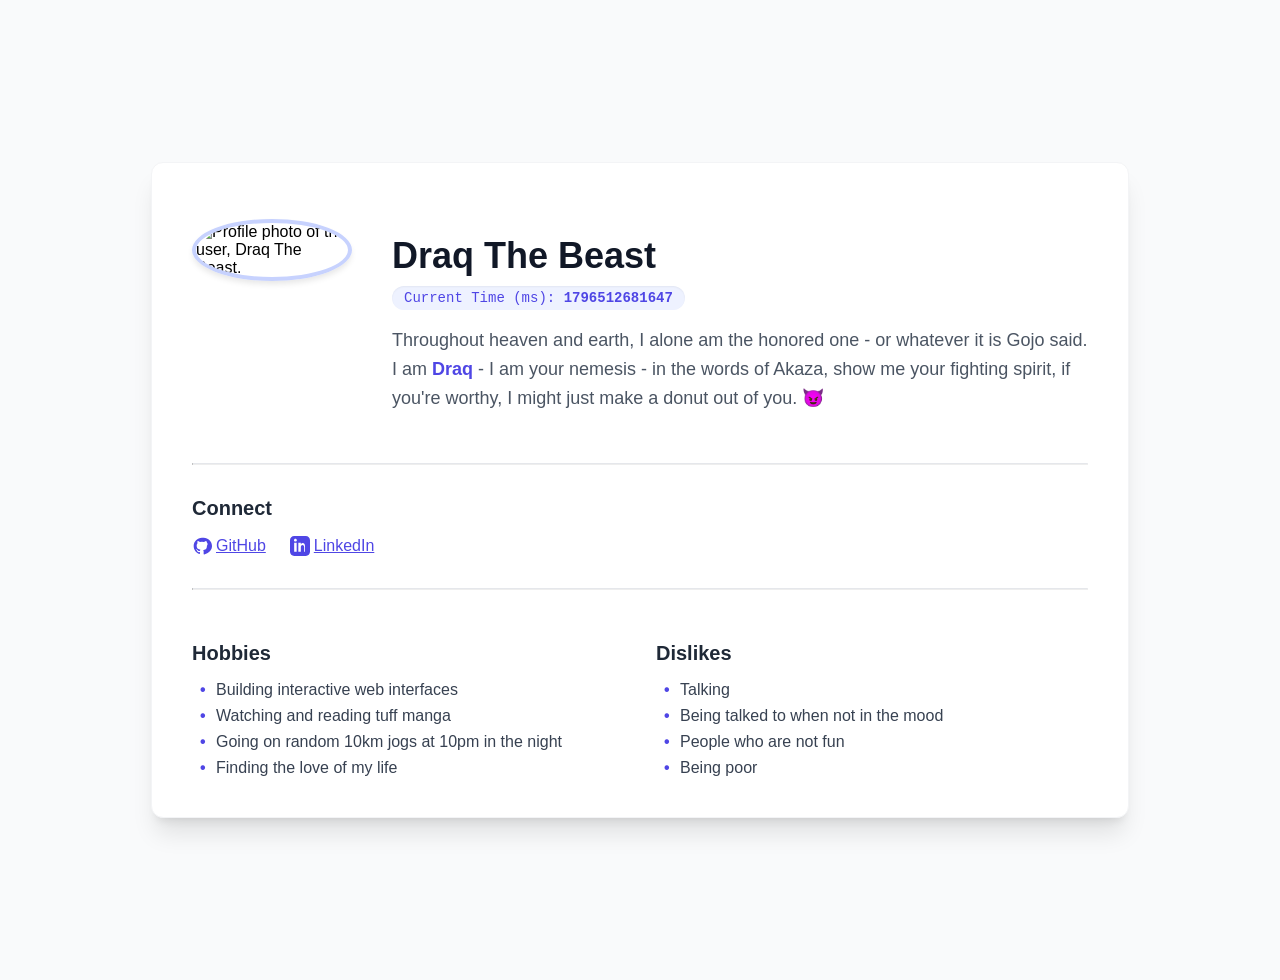
==== index.html @ 961ad448 "feat: removed tailwind" ====
<!DOCTYPE html>
<html lang="en">
<head>
    <meta charset="UTF-8">
    <meta name="viewport" content="width=device-width, initial-scale=1.0">
    <title>Accessible Profile Card</title>
    <link rel="stylesheet" href="styles.css">
</head>
<body>

    <article 
        data-testid="test-profile-card"
        class="profile-card"
    >
        <div class="main-content-layout">

            <figure class="avatar-figure">
                <img 
                    data-testid="test-user-avatar"
                    src="https://avatars.githubusercontent.com/u/56235240?v=4"
                    alt="Profile photo of the user, Draq The Beast."
                    class="avatar-img"
                    onerror="this.onerror=null;this.src='https://placehold.co/160x160/374151/ffffff?text=Error';"
                />
            </figure>

            <div class="text-content">
                <header class="header-content">
                    <h2 
                        data-testid="test-user-name"
                        aria-label="User Name: Draq The Beast"
                        class="user-name"
                    >
                        Draq The Beast
                    </h2>
                    
                    <div class="time-display">
                        Current Time (ms): <span data-testid="test-user-time" class="time-value">Loading...</span>
                    </div>
                </header>

                <p 
                    data-testid="test-user-bio"
                    class="bio-paragraph"
                >
                Throughout heaven and earth, I alone am the honored one - or whatever it is Gojo said. I am <span class="highlight"> Draq </span> - I am your nemesis - in the words of Akaza, show me your fighting spirit, if you're worthy, I might just make a donut out of you. 😈
                </p>
            </div>
        </div>

        <hr class="divider" />

        <nav 
            data-testid="test-user-social-links"
            aria-label="User Social Media and Contact Links"
            class="social-nav"
        >
            <h3 class="connect-heading">Connect</h3>
            <ul class="social-list">
                <li>
                    <a 
                        data-testid="test-user-social-github" 
                        href="https://github.com/draqist" 
                        target="_blank" 
                        rel="noopener noreferrer"
                        class="social-link"
                    >
                        <svg fill="currentColor" viewBox="0 0 24 24" aria-hidden="true">
                            <path fill-rule="evenodd" d="M12 2C6.477 2 2 6.484 2 12.017c0 4.425 2.865 8.18 6.839 9.504.5.092.682-.217.682-.483 0-.237-.008-.887-.013-1.745-2.787.604-3.374-1.341-3.374-1.341-.454-1.156-1.11-1.464-1.11-1.464-.908-.618.069-.607.069-.607 1.004.07 1.532 1.03 1.532 1.03.89 1.528 2.336 1.087 2.903.832.091-.647.349-1.087.635-1.339-2.227-.253-4.568-1.115-4.568-4.945 0-1.09.39-1.983 1.029-2.68a3.78 3.78 0 01.097-2.634s.84-.268 2.75 1.029a9.58 9.58 0 015.029 0c1.91-1.297 2.75-1.029 2.75-1.029.034.254.127.514.246.758A4.1 4.1 0 0117.9 12.017c0 3.842-2.345 4.69-4.577 4.943.355.305.672.935.672 1.889 0 1.366-.013 2.463-.013 2.795 0 .269.18.579.688.481C21.137 20.198 24 16.443 24 12.017 24 6.484 19.522 2 14 2h-2z" clip-rule="evenodd" />
                        </svg>
                        GitHub
                    </a>
                </li>
                <li>
                    <a 
                        data-testid="test-user-social-linkedin" 
                        href="https://linkedin.com/in/abdullah-abdulfatah-125189209" 
                        target="_blank" 
                        rel="noopener noreferrer"
                        class="social-link"
                    >
                        <svg fill="currentColor" viewBox="0 0 24 24" aria-hidden="true">
                            <path d="M19 0h-14c-2.761 0-5 2.239-5 5v14c0 2.761 2.239 5 5 5h14c2.762 0 5-2.239 5-5v-14c0-2.761-2.238-5-5-5zm-11 19h-3v-11h3v11zm-1.5-12.268c-.966 0-1.75-.79-1.75-1.764s.784-1.764 1.75-1.764 1.75.79 1.75 1.764-.783 1.764-1.75 1.764zm13.5 12.268h-3v-5.604c0-3.366-4-3.235-4 0v5.604h-3v-11h3v1.765c1.395-2.316 5-2.103 5 2.504v6.731z"/>
                        </svg>
                        LinkedIn
                    </a>
                </li>
            </ul>
        </nav>

        <hr class="divider" />

        <div class="lists-container">
            <section class="list-section">
                <h3 class="list-heading">Hobbies</h3>
                <ul data-testid="test-user-hobbies" class="info-list">
                    <li class="list-item">Building interactive web interfaces</li>
                    <li class="list-item">Watching and reading tuff manga</li>
                    <li class="list-item">Going on random 10km jogs at 10pm in the night</li>
                    <li class="list-item">Finding the love of my life</li>
                </ul>
            </section>
            
            <section class="list-section">
                <h3 class="list-heading">Dislikes</h3>
                <ul data-testid="test-user-dislikes" class="info-list">
                    <li class="list-item">Talking</li>
                    <li class="list-item">Being talked to when not in the mood</li>
                    <li class="list-item">People who are not fun</li>
                    <li class="list-item">Being poor</li>
                </ul>
            </section>
        </div>

    </article>

    <script type="text/javascript">
        function base64ToArrayBuffer(base64) {
            try {
                const binaryString = atob(base64);
                const len = binaryString.length;
                const bytes = new Uint8Array(len);
                for (let i = 0; i < len; i++) {
                    bytes[i] = binaryString.charCodeAt(i);
                }
                return bytes.buffer;
            } catch (error) {
                console.error("Base64 decoding failed:", error);
                return new ArrayBuffer(0); // Return empty buffer on error
            }
        }

        function updateTime() {
            const timeElement = document.querySelector('[data-testid="test-user-time"]');
            if (timeElement) {
                // Date.now() returns the timestamp in milliseconds, as required.
                timeElement.textContent = Date.now().toString();
            }
        }

        updateTime();

        setInterval(updateTime, 100);

        document.title = "Draq The Beast Profile";

    </script>
</body>
</html>
---- styles.css ----
:root {
            --primary: #4f46e5;
            --primary-light: #c7d2fe;
            --primary-dark-hover: #3730a3;
            --text-dark: #1f2937;
            --text-medium: #4b5563;
            --text-light: #374151;
            --bg-color: #f9fafb;
            --card-border: #f3f4f6;
            --time-bg: #eef2ff;
        }

        
        body {
            font-family: 'Inter', sans-serif;
            background-color: var(--bg-color);
            display: flex;
            min-height: 100vh;
            align-items: center;
            justify-content: center;
            padding: 1rem; 
        }

        @media (min-width: 640px) { 
            body {
                padding: 2rem; 
            }
        }

        
        a:focus, button:focus {
            outline: 3px solid var(--primary-light);
            outline-offset: 2px;
            border-radius: 6px;
        }

        
        .profile-card {
            background-color: white;
            box-shadow: 0 20px 25px -5px rgba(0, 0, 0, 0.1), 0 8px 10px -6px rgba(0, 0, 0, 0.1); 
            border-radius: 0.75rem; 
            padding: 1.5rem; 
            width: 100%;
            max-width: 56rem; 
            border: 1px solid var(--card-border);
        }
        @media (min-width: 640px) {
            .profile-card {
                padding: 2.5rem; 
            }
        }

        
        .main-content-layout {
            display: flex;
            flex-direction: column; 
        }
        @media (min-width: 768px) { 
            .main-content-layout {
                flex-direction: row; 
                gap: 2.5rem; 
            }
        }

        
        .avatar-figure {
            flex-shrink: 0; 
            margin-bottom: 1.5rem; 
            width: 8rem; 
            height: 8rem; 
            margin-left: auto;
            margin-right: auto; 
        }
        @media (min-width: 768px) {
            .avatar-figure {
                width: 10rem; 
                height: 10rem; 
                margin-bottom: 0; 
                margin-left: 0;
                margin-right: 0; 
            }
        }

        
        .avatar-img {
            width: 100%; 
            height: 100%; 
            object-fit: cover; 
            border-radius: 50%; 
            border: 4px solid var(--primary-light); 
            box-shadow: 0 4px 6px -1px rgba(0, 0, 0, 0.1); 
        }

        
        .text-content {
            flex-grow: 1; 
            text-align: center; 
        }
        @media (min-width: 768px) {
            .text-content {
                text-align: left; 
            }
        }

        
        .header-content {
            margin-bottom: 1rem; 
        }
        .user-name {
            font-size: 2.25rem; 
            font-weight: 800; 
            color: #111827; 
            line-height: 1.25; 
            margin-bottom: 0.5rem; 
        }

        
        .time-display {
            font-size: 0.875rem; 
            font-family: monospace; 
            color: var(--primary); 
            background-color: var(--time-bg); 
            display: inline-block;
            padding: 0.25rem 0.75rem; 
            border-radius: 9999px; 
            box-shadow: inset 0 1px 2px 0 rgba(0, 0, 0, 0.05); 
        }
        .time-value {
            font-weight: 700; 
        }

        
        .bio-paragraph {
            color: var(--text-medium); 
            margin-top: 1rem; 
            font-size: 1.125rem; 
            line-height: 1.625; 
        }
        .bio-paragraph .highlight {
            color: var(--primary); 
            font-weight: 600; 
        }

        
        .divider {
            margin-top: 2rem; 
            margin-bottom: 2rem;
            border-top: 1px solid #e5e7eb; 
        }

        
        .social-nav {
            margin-top: 1.5rem; 
        }
        .connect-heading {
            font-size: 1.25rem; 
            font-weight: 600; 
            color: var(--text-dark); 
            margin-bottom: 1rem; 
        }

        .social-list {
            display: flex;
            flex-wrap: wrap;
            gap: 1rem; 
            justify-content: center; 
            list-style: none;
            padding: 0;
            margin: 0;
        }
        @media (min-width: 640px) {
             .social-list {
                gap: 1.5rem; 
            }
        }
        @media (min-width: 768px) {
            .social-list {
                justify-content: flex-start; 
            }
        }
        
        .social-link {
            color: var(--primary); 
            transition: color 150ms ease-in-out; 
            font-weight: 500; 
            display: flex;
            align-items: center; 
        }
        .social-link:hover {
            color: var(--primary-dark-hover); 
        }
        .social-link svg {
            width: 1.25rem; 
            height: 1.25rem; 
            margin-right: 0.25rem; 
        }

        
        .lists-container {
            display: flex;
            flex-direction: column; 
            gap: 2rem; 
        }

        @media (min-width: 640px) {
            .lists-container {
                flex-direction: row; 
            }
        }

        .list-section {
            flex: 1; 
        }
        
        .list-heading {
            font-size: 1.25rem; 
            font-weight: 600; 
            color: var(--text-dark); 
            margin-bottom: 1rem; 
        }

        
        .info-list {
            list-style: none;
            padding: 0;
            margin: 0;
            color: var(--text-light); 
            display: flex;
            flex-direction: column;
            gap: 0.5rem; 
        }

        
        .list-item {
            padding-left: 1.5rem;
            position: relative;
        }
        .list-item::before {
            content: "•";
            color: var(--primary);
            font-weight: bold;
            display: inline-block;
            width: 1em;
            margin-left: -1em;
        }
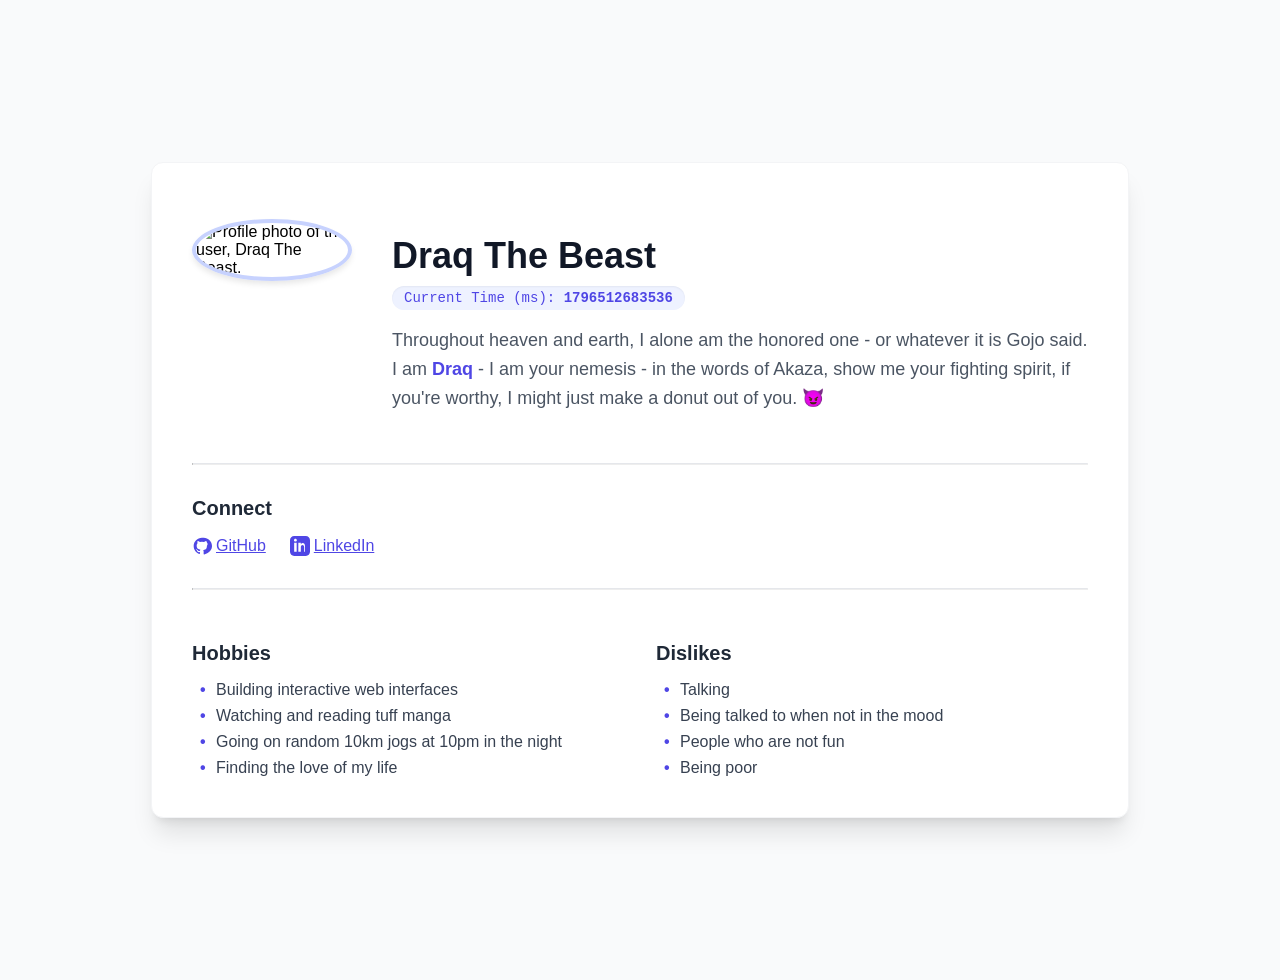
==== commit f42727c0: "feat: removed clutter" ====
--- a/index.html
+++ b/index.html
@@ -3,7 +3,7 @@
 <head>
     <meta charset="UTF-8">
     <meta name="viewport" content="width=device-width, initial-scale=1.0">
-    <title>Accessible Profile Card</title>
+    <title>Draq Profile Card</title>
     <link rel="stylesheet" href="styles.css">
 </head>
 <body>
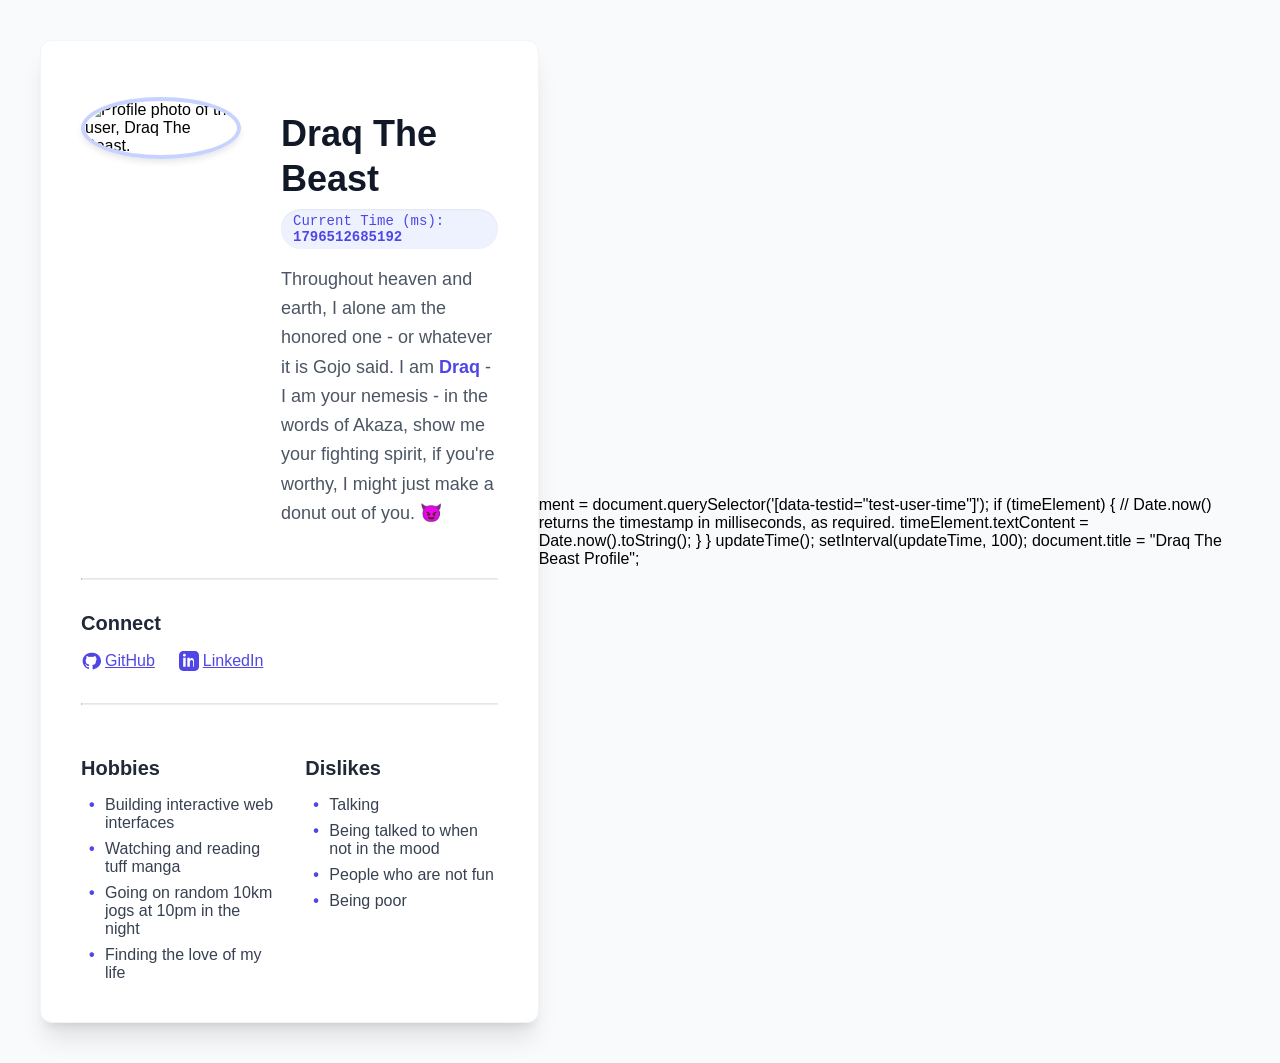
==== commit 7570e0b2: "Update index.html" ====
--- a/index.html
+++ b/index.html
@@ -115,20 +115,7 @@
     </article>
 
     <script type="text/javascript">
-        function base64ToArrayBuffer(base64) {
-            try {
-                const binaryString = atob(base64);
-                const len = binaryString.length;
-                const bytes = new Uint8Array(len);
-                for (let i = 0; i < len; i++) {
-                    bytes[i] = binaryString.charCodeAt(i);
-                }
-                return bytes.buffer;
-            } catch (error) {
-                console.error("Base64 decoding failed:", error);
-                return new ArrayBuffer(0); // Return empty buffer on error
-            }
-        }
+       
 
         function updateTime() {
             const timeElement = document.querySelector('[data-testid="test-user-time"]');
@@ -147,3 +134,19 @@
     </script>
 </body>
 </html>
+ment = document.querySelector('[data-testid="test-user-time"]');
+            if (timeElement) {
+                // Date.now() returns the timestamp in milliseconds, as required.
+                timeElement.textContent = Date.now().toString();
+            }
+        }
+
+        updateTime();
+
+        setInterval(updateTime, 100);
+
+        document.title = "Draq The Beast Profile";
+
+    </script>
+</body>
+</html>
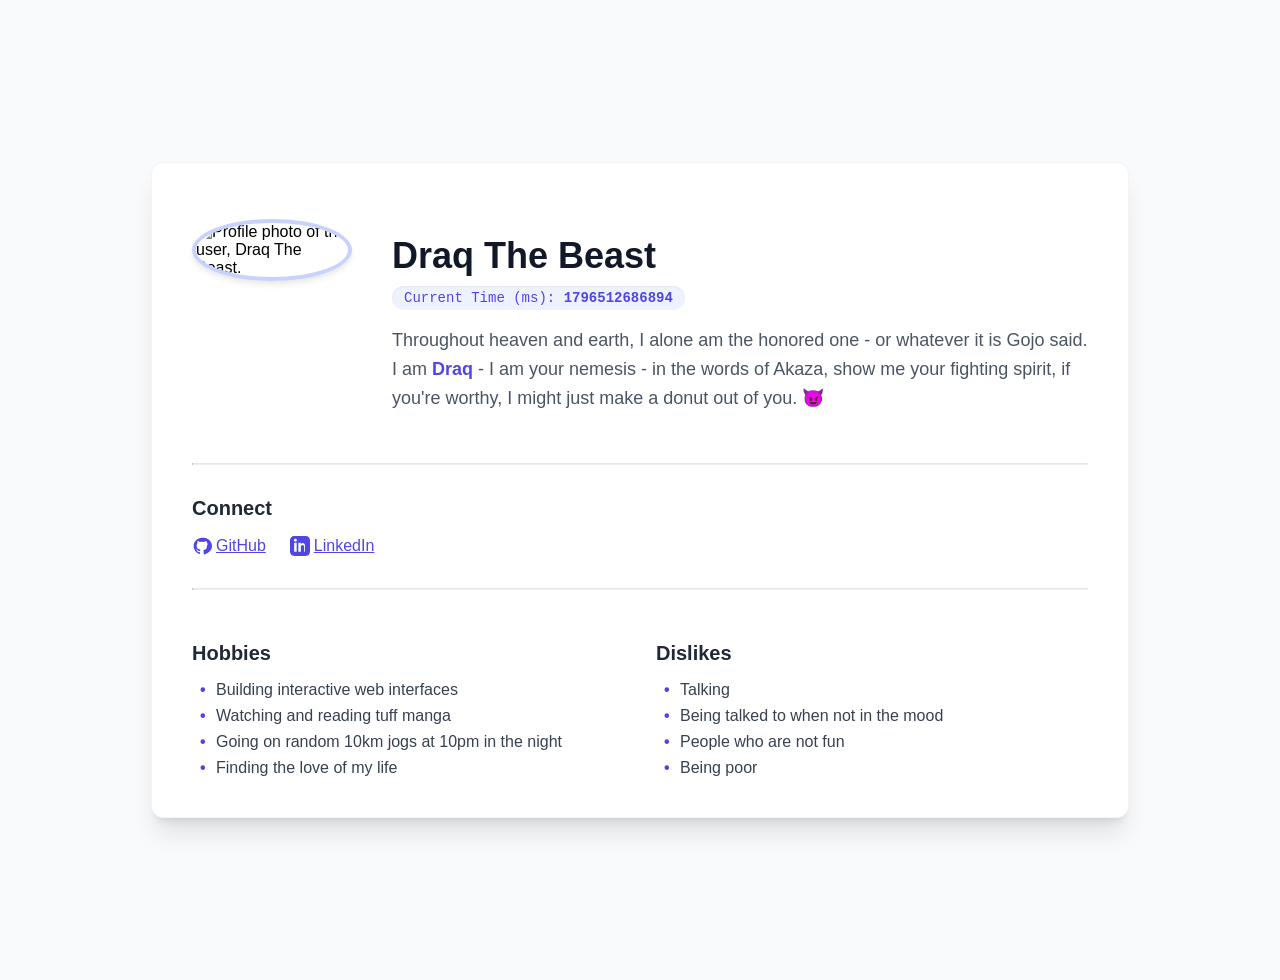
==== commit 6c58aaf8: "Update index.html" ====
--- a/index.html
+++ b/index.html
@@ -133,20 +133,4 @@
 
     </script>
 </body>
-</html>
-ment = document.querySelector('[data-testid="test-user-time"]');
-            if (timeElement) {
-                // Date.now() returns the timestamp in milliseconds, as required.
-                timeElement.textContent = Date.now().toString();
-            }
-        }
-
-        updateTime();
-
-        setInterval(updateTime, 100);
-
-        document.title = "Draq The Beast Profile";
-
-    </script>
-</body>
-</html>
+</html>
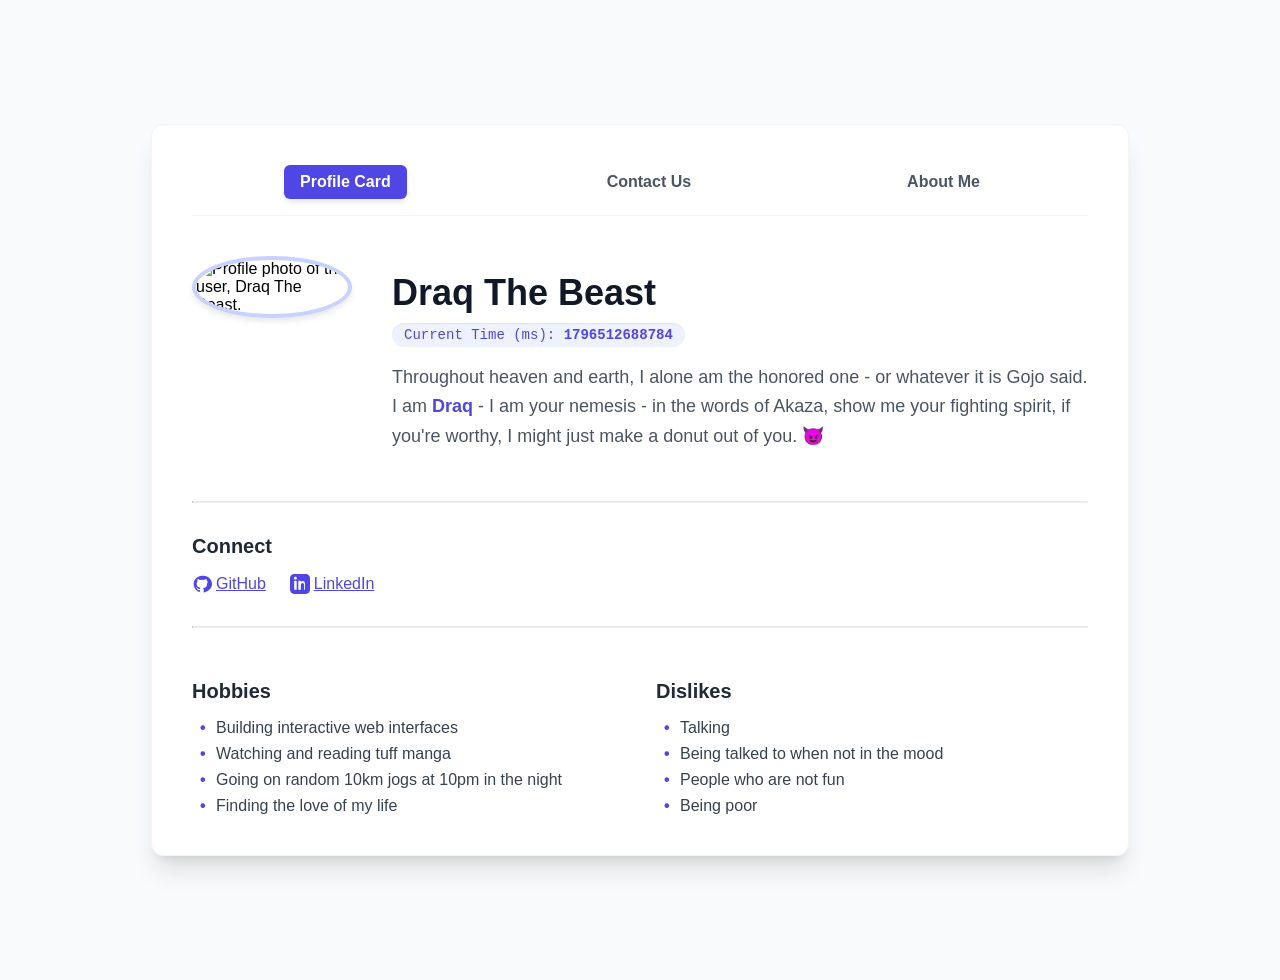
==== commit a5e29bb5: "feat: completed contacts and about page" ====
--- a/index.html
+++ b/index.html
@@ -3,134 +3,339 @@
 <head>
     <meta charset="UTF-8">
     <meta name="viewport" content="width=device-width, initial-scale=1.0">
-    <title>Draq Profile Card</title>
+    <title>Multi-Page Profile Application</title>
     <link rel="stylesheet" href="styles.css">
 </head>
 <body>
 
-    <article 
-        data-testid="test-profile-card"
-        class="profile-card"
-    >
-        <div class="main-content-layout">
-
-            <figure class="avatar-figure">
-                <img 
-                    data-testid="test-user-avatar"
-                    src="https://avatars.githubusercontent.com/u/56235240?v=4"
-                    alt="Profile photo of the user, Draq The Beast."
-                    class="avatar-img"
-                    onerror="this.onerror=null;this.src='https://placehold.co/160x160/374151/ffffff?text=Error';"
-                />
-            </figure>
-
-            <div class="text-content">
-                <header class="header-content">
-                    <h2 
-                        data-testid="test-user-name"
-                        aria-label="User Name: Draq The Beast"
-                        class="user-name"
+    <div class="app-container">
+
+        <nav class="nav-bar" aria-label="Main Application Navigation">
+            <a href="#profile" class="nav-link active" data-page="profile">Profile Card</a>
+            <a href="#contact" class="nav-link" data-page="contact">Contact Us</a>
+            <a href="#about" class="nav-link" data-page="about">About Me</a>
+        </nav>
+
+        <article 
+            id="page-profile"
+            data-testid="test-profile-card"
+            class="profile-card"
+        >
+            <div class="main-content-layout">
+                <figure class="avatar-figure">
+                    <img 
+                        data-testid="test-user-avatar"
+                        src="https://avatars.githubusercontent.com/u/56235240?v=4"
+                        alt="Profile photo of the user, Draq The Beast."
+                        class="avatar-img"
+                        onerror="this.onerror=null;this.src='https://placehold.co/160x160/374151/ffffff?text=Error';"
+                    />
+                </figure>
+                <div class="text-content">
+                    <header class="header-content">
+                        <h2 
+                            data-testid="test-user-name"
+                            aria-label="User Name: Draq The Beast"
+                            class="user-name"
+                        >
+                            Draq The Beast
+                        </h2>
+                        <div class="time-display">
+                            Current Time (ms): <span data-testid="test-user-time" class="time-value">Loading...</span>
+                        </div>
+                    </header>
+                    <p 
+                        data-testid="test-user-bio"
+                        class="bio-paragraph"
                     >
-                        Draq The Beast
-                    </h2>
-                    
-                    <div class="time-display">
-                        Current Time (ms): <span data-testid="test-user-time" class="time-value">Loading...</span>
-                    </div>
-                </header>
-
-                <p 
-                    data-testid="test-user-bio"
-                    class="bio-paragraph"
+                    Throughout heaven and earth, I alone am the honored one - or whatever it is Gojo said. I am <span class="highlight"> Draq </span> - I am your nemesis - in the words of Akaza, show me your fighting spirit, if you're worthy, I might just make a donut out of you. 😈
+                    </p>
+                </div>
+            </div>
+
+            <hr class="divider" />
+
+            <nav 
+                data-testid="test-user-social-links"
+                aria-label="User Social Media and Contact Links"
+                class="social-nav"
+            >
+                <h3 class="connect-heading">Connect</h3>
+                <ul class="social-list">
+                    <li>
+                        <a 
+                            data-testid="test-user-social-github" 
+                            href="https://github.com/draqist" 
+                            target="_blank" 
+                            rel="noopener noreferrer"
+                            class="social-link"
+                        >
+                            <svg fill="currentColor" viewBox="0 0 24 24" aria-hidden="true">
+                                <path fill-rule="evenodd" d="M12 2C6.477 2 2 6.484 2 12.017c0 4.425 2.865 8.18 6.839 9.504.5.092.682-.217.682-.483 0-.237-.008-.887-.013-1.745-2.787.604-3.374-1.341-3.374-1.341-.454-1.156-1.11-1.464-1.11-1.464-.908-.618.069-.607.069-.607 1.004.07 1.532 1.03 1.532 1.03.89 1.528 2.336 1.087 2.903.832.091-.647.349-1.087.635-1.339-2.227-.253-4.568-1.115-4.568-4.945 0-1.09.39-1.983 1.029-2.68a3.78 3.78 0 01.097-2.634s.84-.268 2.75 1.029a9.58 9.58 0 015.029 0c1.91-1.297 2.75-1.029 2.75-1.029.034.254.127.514.246.758A4.1 4.1 0 0117.9 12.017c0 3.842-2.345 4.69-4.577 4.943.355.305.672.935.672 1.889 0 1.366-.013 2.463-.013 2.795 0 .269.18.579.688.481C21.137 20.198 24 16.443 24 12.017 24 6.484 19.522 2 14 2h-2z" clip-rule="evenodd" />
+                            </svg>
+                            GitHub
+                        </a>
+                    </li>
+                    <li>
+                        <a 
+                            data-testid="test-user-social-linkedin" 
+                            href="https://linkedin.com/in/abdullah-abdulfatah-125189209" 
+                            target="_blank" 
+                            rel="noopener noreferrer"
+                            class="social-link"
+                        >
+                            <svg fill="currentColor" viewBox="0 0 24 24" aria-hidden="true">
+                                <path d="M19 0h-14c-2.761 0-5 2.239-5 5v14c0 2.761 2.239 5 5 5h14c2.762 0 5-2.239 5-5v-14c0-2.761-2.238-5-5-5zm-11 19h-3v-11h3v11zm-1.5-12.268c-.966 0-1.75-.79-1.75-1.764s.784-1.764 1.75-1.764 1.75.79 1.75 1.764-.783 1.764-1.75 1.764zm13.5 12.268h-3v-5.604c0-3.366-4-3.235-4 0v5.604h-3v-11h3v1.765c1.395-2.316 5-2.103 5 2.504v6.731z"/>
+                            </svg>
+                            LinkedIn
+                        </a>
+                    </li>
+                </ul>
+            </nav>
+
+            <hr class="divider" />
+
+            <div class="lists-container">
+                <section class="list-section">
+                    <h3 class="list-heading">Hobbies</h3>
+                    <ul data-testid="test-user-hobbies" class="info-list">
+                        <li class="list-item">Building interactive web interfaces</li>
+                        <li class="list-item">Watching and reading tuff manga</li>
+                        <li class="list-item">Going on random 10km jogs at 10pm in the night</li>
+                        <li class="list-item">Finding the love of my life</li>
+                    </ul>
+                </section>
+                
+                <section class="list-section">
+                    <h3 class="list-heading">Dislikes</h3>
+                    <ul data-testid="test-user-dislikes" class="info-list">
+                        <li class="list-item">Talking</li>
+                        <li class="list-item">Being talked to when not in the mood</li>
+                        <li class="list-item">People who are not fun</li>
+                        <li class="list-item">Being poor</li>
+                    </ul>
+                </section>
+            </div>
+        </article>
+
+        <main id="page-contact" class="hidden" role="region" aria-labelledby="contact-heading">
+            <h2 id="contact-heading" class="user-name" style="margin-bottom: 2rem;">Contact Draq The Beast</h2>
+            <form id="contact-form" onsubmit="return validateForm(event)">
+                
+                <div class="form-group">
+                    <label for="fullName" class="form-label">Full Name</label>
+                    <input 
+                        type="text" 
+                        id="fullName" 
+                        name="fullName" 
+                        data-testid="test-contact-name"
+                        class="form-input" 
+                        required 
+                        aria-describedby="error-name"
+                    >
+                    <div id="error-name" data-testid="test-contact-error-name" class="error-message">Full name is required.</div>
+                </div>
+
+                <div class="form-group">
+                    <label for="email" class="form-label">Email</label>
+                    <input 
+                        type="email" 
+                        id="email" 
+                        name="email" 
+                        data-testid="test-contact-email"
+                        class="form-input" 
+                        required 
+                        aria-describedby="error-email"
+                    >
+                    <div id="error-email" data-testid="test-contact-error-email" class="error-message">A valid email is required (e.g., name@example.com).</div>
+                </div>
+
+                <div class="form-group">
+                    <label for="subject" class="form-label">Subject</label>
+                    <input 
+                        type="text" 
+                        id="subject" 
+                        name="subject" 
+                        data-testid="test-contact-subject"
+                        class="form-input" 
+                        required 
+                        aria-describedby="error-subject"
+                    >
+                    <div id="error-subject" data-testid="test-contact-error-subject" class="error-message">Subject is required.</div>
+                </div>
+
+                <div class="form-group">
+                    <label for="message" class="form-label">Message</label>
+                    <textarea 
+                        id="message" 
+                        name="message" 
+                        data-testid="test-contact-message"
+                        class="form-textarea" 
+                        required 
+                        aria-describedby="error-message-length"
+                    ></textarea>
+                    <div id="error-message-length" data-testid="test-contact-error-message" class="error-message">Message must be at least 10 characters long.</div>
+                </div>
+
+                <button 
+                    type="submit" 
+                    data-testid="test-contact-submit"
+                    class="submit-button"
                 >
-                Throughout heaven and earth, I alone am the honored one - or whatever it is Gojo said. I am <span class="highlight"> Draq </span> - I am your nemesis - in the words of Akaza, show me your fighting spirit, if you're worthy, I might just make a donut out of you. 😈
-                </p>
+                    Send Message
+                </button>
+            </form>
+
+            <div id="contact-success" data-testid="test-contact-success" class="success-message hidden" style="display: none;">
+                Thank you, Draq has received your message. You may now be worthy.
             </div>
-        </div>
-
-        <hr class="divider" />
-
-        <nav 
-            data-testid="test-user-social-links"
-            aria-label="User Social Media and Contact Links"
-            class="social-nav"
+        </main>
+
+        <main 
+            id="page-about"
+            data-testid="test-about-page"
+            class="hidden"
+            role="region"
+            aria-labelledby="about-heading"
+            style="display: none;"
         >
-            <h3 class="connect-heading">Connect</h3>
-            <ul class="social-list">
-                <li>
-                    <a 
-                        data-testid="test-user-social-github" 
-                        href="https://github.com/draqist" 
-                        target="_blank" 
-                        rel="noopener noreferrer"
-                        class="social-link"
-                    >
-                        <svg fill="currentColor" viewBox="0 0 24 24" aria-hidden="true">
-                            <path fill-rule="evenodd" d="M12 2C6.477 2 2 6.484 2 12.017c0 4.425 2.865 8.18 6.839 9.504.5.092.682-.217.682-.483 0-.237-.008-.887-.013-1.745-2.787.604-3.374-1.341-3.374-1.341-.454-1.156-1.11-1.464-1.11-1.464-.908-.618.069-.607.069-.607 1.004.07 1.532 1.03 1.532 1.03.89 1.528 2.336 1.087 2.903.832.091-.647.349-1.087.635-1.339-2.227-.253-4.568-1.115-4.568-4.945 0-1.09.39-1.983 1.029-2.68a3.78 3.78 0 01.097-2.634s.84-.268 2.75 1.029a9.58 9.58 0 015.029 0c1.91-1.297 2.75-1.029 2.75-1.029.034.254.127.514.246.758A4.1 4.1 0 0117.9 12.017c0 3.842-2.345 4.69-4.577 4.943.355.305.672.935.672 1.889 0 1.366-.013 2.463-.013 2.795 0 .269.18.579.688.481C21.137 20.198 24 16.443 24 12.017 24 6.484 19.522 2 14 2h-2z" clip-rule="evenodd" />
-                        </svg>
-                        GitHub
-                    </a>
-                </li>
-                <li>
-                    <a 
-                        data-testid="test-user-social-linkedin" 
-                        href="https://linkedin.com/in/abdullah-abdulfatah-125189209" 
-                        target="_blank" 
-                        rel="noopener noreferrer"
-                        class="social-link"
-                    >
-                        <svg fill="currentColor" viewBox="0 0 24 24" aria-hidden="true">
-                            <path d="M19 0h-14c-2.761 0-5 2.239-5 5v14c0 2.761 2.239 5 5 5h14c2.762 0 5-2.239 5-5v-14c0-2.761-2.238-5-5-5zm-11 19h-3v-11h3v11zm-1.5-12.268c-.966 0-1.75-.79-1.75-1.764s.784-1.764 1.75-1.764 1.75.79 1.75 1.764-.783 1.764-1.75 1.764zm13.5 12.268h-3v-5.604c0-3.366-4-3.235-4 0v5.604h-3v-11h3v1.765c1.395-2.316 5-2.103 5 2.504v6.731z"/>
-                        </svg>
-                        LinkedIn
-                    </a>
-                </li>
-            </ul>
-        </nav>
-
-        <hr class="divider" />
-
-        <div class="lists-container">
-            <section class="list-section">
-                <h3 class="list-heading">Hobbies</h3>
-                <ul data-testid="test-user-hobbies" class="info-list">
-                    <li class="list-item">Building interactive web interfaces</li>
-                    <li class="list-item">Watching and reading tuff manga</li>
-                    <li class="list-item">Going on random 10km jogs at 10pm in the night</li>
-                    <li class="list-item">Finding the love of my life</li>
+            <h2 id="about-heading" class="user-name" style="margin-bottom: 2rem;">My Reflections & Goals</h2>
+
+            <section data-testid="test-about-bio" class="about-section">
+                <h3 class="about-heading">My Current Reality</h3>
+                <p>My existing profile bio covers the "beast" part—the relentless energy and high standards. But the true bio is simpler: I'm a frontend developer driven by pure spite against inefficient layout and poor UX. My silence is not aloofness; it's intense focus. I turn caffeine into clean, semantic markup.</p>
+            </section>
+            
+            <section data-testid="test-about-goals" class="about-section">
+                <h3 class="about-heading">Goals in HNG</h3>
+                <ul class="info-list">
+                    <li class="list-item">Mastering advanced accessibility patterns (ARIA, keyboard navigation, screen reader testing).</li>
+                    <li class="list-item">Becoming fluent in complex CSS Grid/Flexbox interactions for highly dynamic, responsive interfaces.</li>
+                    <li class="list-item">Building robust, highly performant web applications that could run on a literal potato.</li>
                 </ul>
             </section>
             
-            <section class="list-section">
-                <h3 class="list-heading">Dislikes</h3>
-                <ul data-testid="test-user-dislikes" class="info-list">
-                    <li class="list-item">Talking</li>
-                    <li class="list-item">Being talked to when not in the mood</li>
-                    <li class="list-item">People who are not fun</li>
-                    <li class="list-item">Being poor</li>
-                </ul>
-            </section>
-        </div>
-
-    </article>
+            <section data-testid="test-about-confidence" class="about-section">
+                <h3 class="about-heading">Areas of Low Confidence</h3>
+                <p>While I can brute-force almost any layout, deep-dive performance optimization, especially around bundle splitting and complex Webpack/Rollup configurations, sometimes feels like fighting a black hole. Also, keeping up with the JavaScript framework churn is a full-time job in itself.</p>
+            </section>
+            
+            <section data-testid="test-about-future-note" class="about-section">
+                <h3 class="about-heading">A Note to Future Self</h3>
+                <p>Hey, Draq. Remember this feeling—the grind. Never forget the simple truth: you write code for users, not compilers. Don't be too much of a Tsukishima; occasionally, share your knowledge. And for the love of all that is holy, stick to one framework for more than six months.</p>
+            </section>
+
+            <section data-testid="test-about-extra" class="about-section">
+                <h3 class="about-heading">Extra Thoughts</h3>
+                <p>The "love of my life" hobby is an ongoing ticket. If anyone finds a human who appreciates a beautifully centered modal and commits at 3 AM, please submit a pull request.</p>
+            </section>
+        </main>
+    </div>
 
     <script type="text/javascript">
-       
 
         function updateTime() {
             const timeElement = document.querySelector('[data-testid="test-user-time"]');
             if (timeElement) {
-                // Date.now() returns the timestamp in milliseconds, as required.
                 timeElement.textContent = Date.now().toString();
             }
         }
-
         updateTime();
-
         setInterval(updateTime, 100);
 
-        document.title = "Draq The Beast Profile";
-
+        const pages = ['profile', 'contact', 'about'];
+        const navLinks = document.querySelectorAll('.nav-link');
+        const contactForm = document.getElementById('contact-form');
+        const successMessage = document.getElementById('contact-success');
+
+        function showPage(pageId) {
+            pages.forEach(id => {
+                const pageElement = document.getElementById(`page-${id}`);
+                if (pageElement) {
+                    pageElement.style.display = (id === pageId) ? 'block' : 'none';
+                }
+            });
+
+            navLinks.forEach(link => {
+                link.classList.remove('active');
+                if (link.getAttribute('data-page') === pageId) {
+                    link.classList.add('active');
+                }
+            });
+
+            if (pageId !== 'contact') {
+                successMessage.style.display = 'none';
+            }
+        }
+
+        function validateForm(event) {
+            event.preventDefault();
+            let isValid = true;
+            successMessage.style.display = 'none';
+
+            const nameInput = document.getElementById('fullName');
+            const nameError = document.getElementById('error-name');
+            if (nameInput.value.trim() === '') {
+                nameError.style.display = 'block';
+                isValid = false;
+            } else {
+                nameError.style.display = 'none';
+            }
+            
+            const emailInput = document.getElementById('email');
+            const emailError = document.getElementById('error-email');
+            const emailRegex = /^[^\s@]+@[^\s@]+\.[^\s@]+$/;
+            if (!emailRegex.test(emailInput.value.trim())) {
+                emailError.style.display = 'block';
+                isValid = false;
+            } else {
+                emailError.style.display = 'none';
+            }
+            
+            const subjectInput = document.getElementById('subject');
+            const subjectError = document.getElementById('error-subject');
+            if (subjectInput.value.trim() === '') {
+                subjectError.style.display = 'block';
+                isValid = false;
+            } else {
+                subjectError.style.display = 'none';
+            }
+
+            const messageInput = document.getElementById('message');
+            const messageError = document.getElementById('error-message-length');
+            if (messageInput.value.trim().length < 10) {
+                messageError.style.display = 'block';
+                isValid = false;
+            } else {
+                messageError.style.display = 'none';
+            }
+            if (isValid) {
+                successMessage.style.display = 'block';
+                contactForm.reset();
+            }
+
+            return false;
+        }
+
+        navLinks.forEach(link => {
+            link.addEventListener('click', (e) => {
+                e.preventDefault();
+                const pageId = link.getAttribute('data-page');
+                showPage(pageId);
+                window.location.hash = pageId;
+            });
+        });
+
+        contactForm.addEventListener('submit', validateForm);
+
+        window.addEventListener('load', () => {
+            let initialPage = window.location.hash ? window.location.hash.substring(1) : 'profile';
+            if (!pages.includes(initialPage)) {
+                initialPage = 'profile'; 
+            }
+            showPage(initialPage);
+        });
+        
     </script>
 </body>
-</html>+</html>
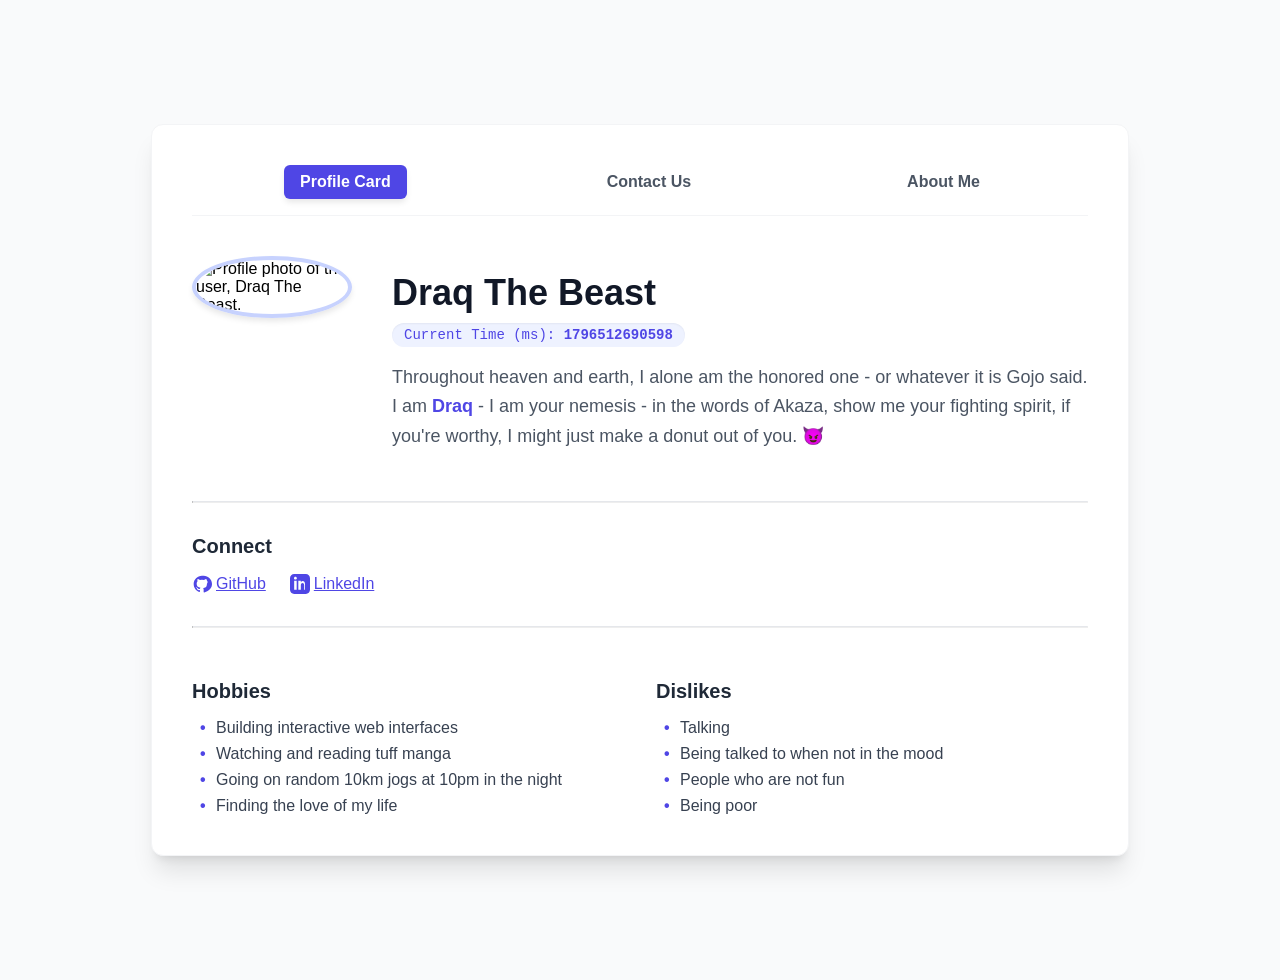
==== commit 9a1e2ada: "feat: completed form validation" ====
--- a/index.html
+++ b/index.html
@@ -1,341 +1,303 @@
 <!DOCTYPE html>
 <html lang="en">
+
 <head>
-    <meta charset="UTF-8">
-    <meta name="viewport" content="width=device-width, initial-scale=1.0">
-    <title>Multi-Page Profile Application</title>
-    <link rel="stylesheet" href="styles.css">
+  <meta charset="UTF-8">
+  <meta name="viewport" content="width=device-width, initial-scale=1.0">
+  <title>Multi-Page Profile Application</title>
+  <link rel="stylesheet" href="styles.css">
 </head>
+
 <body>
 
-    <div class="app-container">
-
-        <nav class="nav-bar" aria-label="Main Application Navigation">
-            <a href="#profile" class="nav-link active" data-page="profile">Profile Card</a>
-            <a href="#contact" class="nav-link" data-page="contact">Contact Us</a>
-            <a href="#about" class="nav-link" data-page="about">About Me</a>
-        </nav>
-
-        <article 
-            id="page-profile"
-            data-testid="test-profile-card"
-            class="profile-card"
-        >
-            <div class="main-content-layout">
-                <figure class="avatar-figure">
-                    <img 
-                        data-testid="test-user-avatar"
-                        src="https://avatars.githubusercontent.com/u/56235240?v=4"
-                        alt="Profile photo of the user, Draq The Beast."
-                        class="avatar-img"
-                        onerror="this.onerror=null;this.src='https://placehold.co/160x160/374151/ffffff?text=Error';"
-                    />
-                </figure>
-                <div class="text-content">
-                    <header class="header-content">
-                        <h2 
-                            data-testid="test-user-name"
-                            aria-label="User Name: Draq The Beast"
-                            class="user-name"
-                        >
-                            Draq The Beast
-                        </h2>
-                        <div class="time-display">
-                            Current Time (ms): <span data-testid="test-user-time" class="time-value">Loading...</span>
-                        </div>
-                    </header>
-                    <p 
-                        data-testid="test-user-bio"
-                        class="bio-paragraph"
-                    >
-                    Throughout heaven and earth, I alone am the honored one - or whatever it is Gojo said. I am <span class="highlight"> Draq </span> - I am your nemesis - in the words of Akaza, show me your fighting spirit, if you're worthy, I might just make a donut out of you. 😈
-                    </p>
-                </div>
+  <div class="app-container">
+
+    <nav class="nav-bar" aria-label="Main Application Navigation">
+      <a href="#profile" class="nav-link active" data-page="profile">Profile Card</a>
+      <a href="#contact" class="nav-link" data-page="contact">Contact Us</a>
+      <a href="#about" class="nav-link" data-page="about">About Me</a>
+    </nav>
+
+    <article id="page-profile" data-testid="test-profile-card" class="profile-card">
+      <div class="main-content-layout">
+        <figure class="avatar-figure">
+          <img data-testid="test-user-avatar" src="https://avatars.githubusercontent.com/u/56235240?v=4"
+            alt="Profile photo of the user, Draq The Beast." class="avatar-img"
+            onerror="this.onerror=null;this.src='https://placehold.co/160x160/374151/ffffff?text=Error';" />
+        </figure>
+        <div class="text-content">
+          <header class="header-content">
+            <h2 data-testid="test-user-name" aria-label="User Name: Draq The Beast" class="user-name">
+              Draq The Beast
+            </h2>
+            <div class="time-display">
+              Current Time (ms): <span data-testid="test-user-time" class="time-value">Loading...</span>
             </div>
-
-            <hr class="divider" />
-
-            <nav 
-                data-testid="test-user-social-links"
-                aria-label="User Social Media and Contact Links"
-                class="social-nav"
-            >
-                <h3 class="connect-heading">Connect</h3>
-                <ul class="social-list">
-                    <li>
-                        <a 
-                            data-testid="test-user-social-github" 
-                            href="https://github.com/draqist" 
-                            target="_blank" 
-                            rel="noopener noreferrer"
-                            class="social-link"
-                        >
-                            <svg fill="currentColor" viewBox="0 0 24 24" aria-hidden="true">
-                                <path fill-rule="evenodd" d="M12 2C6.477 2 2 6.484 2 12.017c0 4.425 2.865 8.18 6.839 9.504.5.092.682-.217.682-.483 0-.237-.008-.887-.013-1.745-2.787.604-3.374-1.341-3.374-1.341-.454-1.156-1.11-1.464-1.11-1.464-.908-.618.069-.607.069-.607 1.004.07 1.532 1.03 1.532 1.03.89 1.528 2.336 1.087 2.903.832.091-.647.349-1.087.635-1.339-2.227-.253-4.568-1.115-4.568-4.945 0-1.09.39-1.983 1.029-2.68a3.78 3.78 0 01.097-2.634s.84-.268 2.75 1.029a9.58 9.58 0 015.029 0c1.91-1.297 2.75-1.029 2.75-1.029.034.254.127.514.246.758A4.1 4.1 0 0117.9 12.017c0 3.842-2.345 4.69-4.577 4.943.355.305.672.935.672 1.889 0 1.366-.013 2.463-.013 2.795 0 .269.18.579.688.481C21.137 20.198 24 16.443 24 12.017 24 6.484 19.522 2 14 2h-2z" clip-rule="evenodd" />
-                            </svg>
-                            GitHub
-                        </a>
-                    </li>
-                    <li>
-                        <a 
-                            data-testid="test-user-social-linkedin" 
-                            href="https://linkedin.com/in/abdullah-abdulfatah-125189209" 
-                            target="_blank" 
-                            rel="noopener noreferrer"
-                            class="social-link"
-                        >
-                            <svg fill="currentColor" viewBox="0 0 24 24" aria-hidden="true">
-                                <path d="M19 0h-14c-2.761 0-5 2.239-5 5v14c0 2.761 2.239 5 5 5h14c2.762 0 5-2.239 5-5v-14c0-2.761-2.238-5-5-5zm-11 19h-3v-11h3v11zm-1.5-12.268c-.966 0-1.75-.79-1.75-1.764s.784-1.764 1.75-1.764 1.75.79 1.75 1.764-.783 1.764-1.75 1.764zm13.5 12.268h-3v-5.604c0-3.366-4-3.235-4 0v5.604h-3v-11h3v1.765c1.395-2.316 5-2.103 5 2.504v6.731z"/>
-                            </svg>
-                            LinkedIn
-                        </a>
-                    </li>
-                </ul>
-            </nav>
-
-            <hr class="divider" />
-
-            <div class="lists-container">
-                <section class="list-section">
-                    <h3 class="list-heading">Hobbies</h3>
-                    <ul data-testid="test-user-hobbies" class="info-list">
-                        <li class="list-item">Building interactive web interfaces</li>
-                        <li class="list-item">Watching and reading tuff manga</li>
-                        <li class="list-item">Going on random 10km jogs at 10pm in the night</li>
-                        <li class="list-item">Finding the love of my life</li>
-                    </ul>
-                </section>
-                
-                <section class="list-section">
-                    <h3 class="list-heading">Dislikes</h3>
-                    <ul data-testid="test-user-dislikes" class="info-list">
-                        <li class="list-item">Talking</li>
-                        <li class="list-item">Being talked to when not in the mood</li>
-                        <li class="list-item">People who are not fun</li>
-                        <li class="list-item">Being poor</li>
-                    </ul>
-                </section>
-            </div>
-        </article>
-
-        <main id="page-contact" class="hidden" role="region" aria-labelledby="contact-heading">
-            <h2 id="contact-heading" class="user-name" style="margin-bottom: 2rem;">Contact Draq The Beast</h2>
-            <form id="contact-form" onsubmit="return validateForm(event)">
-                
-                <div class="form-group">
-                    <label for="fullName" class="form-label">Full Name</label>
-                    <input 
-                        type="text" 
-                        id="fullName" 
-                        name="fullName" 
-                        data-testid="test-contact-name"
-                        class="form-input" 
-                        required 
-                        aria-describedby="error-name"
-                    >
-                    <div id="error-name" data-testid="test-contact-error-name" class="error-message">Full name is required.</div>
-                </div>
-
-                <div class="form-group">
-                    <label for="email" class="form-label">Email</label>
-                    <input 
-                        type="email" 
-                        id="email" 
-                        name="email" 
-                        data-testid="test-contact-email"
-                        class="form-input" 
-                        required 
-                        aria-describedby="error-email"
-                    >
-                    <div id="error-email" data-testid="test-contact-error-email" class="error-message">A valid email is required (e.g., name@example.com).</div>
-                </div>
-
-                <div class="form-group">
-                    <label for="subject" class="form-label">Subject</label>
-                    <input 
-                        type="text" 
-                        id="subject" 
-                        name="subject" 
-                        data-testid="test-contact-subject"
-                        class="form-input" 
-                        required 
-                        aria-describedby="error-subject"
-                    >
-                    <div id="error-subject" data-testid="test-contact-error-subject" class="error-message">Subject is required.</div>
-                </div>
-
-                <div class="form-group">
-                    <label for="message" class="form-label">Message</label>
-                    <textarea 
-                        id="message" 
-                        name="message" 
-                        data-testid="test-contact-message"
-                        class="form-textarea" 
-                        required 
-                        aria-describedby="error-message-length"
-                    ></textarea>
-                    <div id="error-message-length" data-testid="test-contact-error-message" class="error-message">Message must be at least 10 characters long.</div>
-                </div>
-
-                <button 
-                    type="submit" 
-                    data-testid="test-contact-submit"
-                    class="submit-button"
-                >
-                    Send Message
-                </button>
-            </form>
-
-            <div id="contact-success" data-testid="test-contact-success" class="success-message hidden" style="display: none;">
-                Thank you, Draq has received your message. You may now be worthy.
-            </div>
-        </main>
-
-        <main 
-            id="page-about"
-            data-testid="test-about-page"
-            class="hidden"
-            role="region"
-            aria-labelledby="about-heading"
-            style="display: none;"
-        >
-            <h2 id="about-heading" class="user-name" style="margin-bottom: 2rem;">My Reflections & Goals</h2>
-
-            <section data-testid="test-about-bio" class="about-section">
-                <h3 class="about-heading">My Current Reality</h3>
-                <p>My existing profile bio covers the "beast" part—the relentless energy and high standards. But the true bio is simpler: I'm a frontend developer driven by pure spite against inefficient layout and poor UX. My silence is not aloofness; it's intense focus. I turn caffeine into clean, semantic markup.</p>
-            </section>
-            
-            <section data-testid="test-about-goals" class="about-section">
-                <h3 class="about-heading">Goals in HNG</h3>
-                <ul class="info-list">
-                    <li class="list-item">Mastering advanced accessibility patterns (ARIA, keyboard navigation, screen reader testing).</li>
-                    <li class="list-item">Becoming fluent in complex CSS Grid/Flexbox interactions for highly dynamic, responsive interfaces.</li>
-                    <li class="list-item">Building robust, highly performant web applications that could run on a literal potato.</li>
-                </ul>
-            </section>
-            
-            <section data-testid="test-about-confidence" class="about-section">
-                <h3 class="about-heading">Areas of Low Confidence</h3>
-                <p>While I can brute-force almost any layout, deep-dive performance optimization, especially around bundle splitting and complex Webpack/Rollup configurations, sometimes feels like fighting a black hole. Also, keeping up with the JavaScript framework churn is a full-time job in itself.</p>
-            </section>
-            
-            <section data-testid="test-about-future-note" class="about-section">
-                <h3 class="about-heading">A Note to Future Self</h3>
-                <p>Hey, Draq. Remember this feeling—the grind. Never forget the simple truth: you write code for users, not compilers. Don't be too much of a Tsukishima; occasionally, share your knowledge. And for the love of all that is holy, stick to one framework for more than six months.</p>
-            </section>
-
-            <section data-testid="test-about-extra" class="about-section">
-                <h3 class="about-heading">Extra Thoughts</h3>
-                <p>The "love of my life" hobby is an ongoing ticket. If anyone finds a human who appreciates a beautifully centered modal and commits at 3 AM, please submit a pull request.</p>
-            </section>
-        </main>
-    </div>
-
-    <script type="text/javascript">
-
-        function updateTime() {
-            const timeElement = document.querySelector('[data-testid="test-user-time"]');
-            if (timeElement) {
-                timeElement.textContent = Date.now().toString();
-            }
-        }
-        updateTime();
-        setInterval(updateTime, 100);
-
-        const pages = ['profile', 'contact', 'about'];
-        const navLinks = document.querySelectorAll('.nav-link');
-        const contactForm = document.getElementById('contact-form');
-        const successMessage = document.getElementById('contact-success');
-
-        function showPage(pageId) {
-            pages.forEach(id => {
-                const pageElement = document.getElementById(`page-${id}`);
-                if (pageElement) {
-                    pageElement.style.display = (id === pageId) ? 'block' : 'none';
-                }
-            });
-
-            navLinks.forEach(link => {
-                link.classList.remove('active');
-                if (link.getAttribute('data-page') === pageId) {
-                    link.classList.add('active');
-                }
-            });
-
-            if (pageId !== 'contact') {
-                successMessage.style.display = 'none';
-            }
-        }
-
-        function validateForm(event) {
-            event.preventDefault();
-            let isValid = true;
-            successMessage.style.display = 'none';
-
-            const nameInput = document.getElementById('fullName');
-            const nameError = document.getElementById('error-name');
-            if (nameInput.value.trim() === '') {
-                nameError.style.display = 'block';
-                isValid = false;
-            } else {
-                nameError.style.display = 'none';
-            }
-            
-            const emailInput = document.getElementById('email');
-            const emailError = document.getElementById('error-email');
-            const emailRegex = /^[^\s@]+@[^\s@]+\.[^\s@]+$/;
-            if (!emailRegex.test(emailInput.value.trim())) {
-                emailError.style.display = 'block';
-                isValid = false;
-            } else {
-                emailError.style.display = 'none';
-            }
-            
-            const subjectInput = document.getElementById('subject');
-            const subjectError = document.getElementById('error-subject');
-            if (subjectInput.value.trim() === '') {
-                subjectError.style.display = 'block';
-                isValid = false;
-            } else {
-                subjectError.style.display = 'none';
-            }
-
-            const messageInput = document.getElementById('message');
-            const messageError = document.getElementById('error-message-length');
-            if (messageInput.value.trim().length < 10) {
-                messageError.style.display = 'block';
-                isValid = false;
-            } else {
-                messageError.style.display = 'none';
-            }
-            if (isValid) {
-                successMessage.style.display = 'block';
-                contactForm.reset();
-            }
-
-            return false;
-        }
-
-        navLinks.forEach(link => {
-            link.addEventListener('click', (e) => {
-                e.preventDefault();
-                const pageId = link.getAttribute('data-page');
-                showPage(pageId);
-                window.location.hash = pageId;
-            });
+          </header>
+          <p data-testid="test-user-bio" class="bio-paragraph">
+            Throughout heaven and earth, I alone am the honored one - or whatever it is Gojo said. I am <span
+              class="highlight"> Draq </span> - I am your nemesis - in the words of Akaza, show me your fighting spirit,
+            if you're worthy, I might just make a donut out of you. 😈
+          </p>
+        </div>
+      </div>
+
+      <hr class="divider" />
+
+      <nav data-testid="test-user-social-links" aria-label="User Social Media and Contact Links" class="social-nav">
+        <h3 class="connect-heading">Connect</h3>
+        <ul class="social-list">
+          <li>
+            <a data-testid="test-user-social-github" href="https://github.com/draqist" target="_blank"
+              rel="noopener noreferrer" class="social-link">
+              <svg fill="currentColor" viewBox="0 0 24 24" aria-hidden="true">
+                <path fill-rule="evenodd"
+                  d="M12 2C6.477 2 2 6.484 2 12.017c0 4.425 2.865 8.18 6.839 9.504.5.092.682-.217.682-.483 0-.237-.008-.887-.013-1.745-2.787.604-3.374-1.341-3.374-1.341-.454-1.156-1.11-1.464-1.11-1.464-.908-.618.069-.607.069-.607 1.004.07 1.532 1.03 1.532 1.03.89 1.528 2.336 1.087 2.903.832.091-.647.349-1.087.635-1.339-2.227-.253-4.568-1.115-4.568-4.945 0-1.09.39-1.983 1.029-2.68a3.78 3.78 0 01.097-2.634s.84-.268 2.75 1.029a9.58 9.58 0 015.029 0c1.91-1.297 2.75-1.029 2.75-1.029.034.254.127.514.246.758A4.1 4.1 0 0117.9 12.017c0 3.842-2.345 4.69-4.577 4.943.355.305.672.935.672 1.889 0 1.366-.013 2.463-.013 2.795 0 .269.18.579.688.481C21.137 20.198 24 16.443 24 12.017 24 6.484 19.522 2 14 2h-2z"
+                  clip-rule="evenodd" />
+              </svg>
+              GitHub
+            </a>
+          </li>
+          <li>
+            <a data-testid="test-user-social-linkedin" href="https://linkedin.com/in/abdullah-abdulfatah-125189209"
+              target="_blank" rel="noopener noreferrer" class="social-link">
+              <svg fill="currentColor" viewBox="0 0 24 24" aria-hidden="true">
+                <path
+                  d="M19 0h-14c-2.761 0-5 2.239-5 5v14c0 2.761 2.239 5 5 5h14c2.762 0 5-2.239 5-5v-14c0-2.761-2.238-5-5-5zm-11 19h-3v-11h3v11zm-1.5-12.268c-.966 0-1.75-.79-1.75-1.764s.784-1.764 1.75-1.764 1.75.79 1.75 1.764-.783 1.764-1.75 1.764zm13.5 12.268h-3v-5.604c0-3.366-4-3.235-4 0v5.604h-3v-11h3v1.765c1.395-2.316 5-2.103 5 2.504v6.731z" />
+              </svg>
+              LinkedIn
+            </a>
+          </li>
+        </ul>
+      </nav>
+
+      <hr class="divider" />
+
+      <div class="lists-container">
+        <section class="list-section">
+          <h3 class="list-heading">Hobbies</h3>
+          <ul data-testid="test-user-hobbies" class="info-list">
+            <li class="list-item">Building interactive web interfaces</li>
+            <li class="list-item">Watching and reading tuff manga</li>
+            <li class="list-item">Going on random 10km jogs at 10pm in the night</li>
+            <li class="list-item">Finding the love of my life</li>
+          </ul>
+        </section>
+
+        <section class="list-section">
+          <h3 class="list-heading">Dislikes</h3>
+          <ul data-testid="test-user-dislikes" class="info-list">
+            <li class="list-item">Talking</li>
+            <li class="list-item">Being talked to when not in the mood</li>
+            <li class="list-item">People who are not fun</li>
+            <li class="list-item">Being poor</li>
+          </ul>
+        </section>
+      </div>
+    </article>
+
+    <main id="page-contact" class="hidden" role="region" aria-labelledby="contact-heading">
+      <h2 id="contact-heading" class="user-name" style="margin-bottom: 2rem;">Contact Draq The Beast</h2>
+      <form id="contact-form" onsubmit="return validateForm(event)">
+
+        <div class="form-group">
+          <label for="fullName" class="form-label">Full Name</label>
+          <input type="text" id="fullName" name="fullName" data-testid="test-contact-name" class="form-input" required
+            aria-describedby="error-name">
+          <div id="error-name" data-testid="test-contact-error-name" class="error-message">Full name is required.</div>
+        </div>
+
+        <div class="form-group">
+          <label for="email" class="form-label">Email</label>
+          <input type="email" id="email" name="email" data-testid="test-contact-email" class="form-input" required
+            aria-describedby="error-email">
+          <div id="error-email" data-testid="test-contact-error-email" class="error-message">A valid email is required
+            (e.g., name@example.com).</div>
+        </div>
+
+        <div class="form-group">
+          <label for="subject" class="form-label">Subject</label>
+          <input type="text" id="subject" name="subject" data-testid="test-contact-subject" class="form-input" required
+            aria-describedby="error-subject">
+          <div id="error-subject" data-testid="test-contact-error-subject" class="error-message">Subject is required.
+          </div>
+        </div>
+
+        <div class="form-group">
+          <label for="message" class="form-label">Message</label>
+          <textarea id="message" name="message" data-testid="test-contact-message" class="form-textarea" required
+            aria-describedby="error-message-length"></textarea>
+          <div id="error-message-length" data-testid="test-contact-error-message" class="error-message">Message must be
+            at least 10 characters long.</div>
+        </div>
+
+        <button type="submit" data-testid="test-contact-submit" class="submit-button">
+          Send Message
+        </button>
+      </form>
+
+      <div id="contact-success" data-testid="test-contact-success" class="success-message hidden"
+        style="display: none;">
+        Thank you, Draq has received your message. You may now be worthy.
+      </div>
+    </main>
+
+    <main id="page-about" data-testid="test-about-page" class="hidden" role="region" aria-labelledby="about-heading"
+      style="display: none;">
+      <h2 id="about-heading" class="user-name" style="margin-bottom: 2rem;">My Reflections & Goals</h2>
+
+      <section data-testid="test-about-bio" class="about-section">
+        <h3 class="about-heading">My Current Reality</h3>
+        <p>My existing profile bio covers the "beast" part—the relentless energy and high standards. But the true bio is
+          simpler: I'm a frontend developer driven by pure spite against inefficient layout and poor UX. My silence is
+          not aloofness; it's intense focus. I turn caffeine into clean, semantic markup.</p>
+      </section>
+
+      <section data-testid="test-about-goals" class="about-section">
+        <h3 class="about-heading">Goals in HNG</h3>
+        <ul class="info-list">
+          <li class="list-item">Mastering advanced accessibility patterns (ARIA, keyboard navigation, screen reader
+            testing).</li>
+          <li class="list-item">Becoming fluent in complex CSS Grid/Flexbox interactions for highly dynamic, responsive
+            interfaces.</li>
+          <li class="list-item">Building robust, highly performant web applications that could run on a literal potato.
+          </li>
+        </ul>
+      </section>
+
+      <section data-testid="test-about-confidence" class="about-section">
+        <h3 class="about-heading">Areas of Low Confidence</h3>
+        <p>While I can brute-force almost any layout, deep-dive performance optimization, especially around bundle
+          splitting and complex Webpack/Rollup configurations, sometimes feels like fighting a black hole. Also, keeping
+          up with the JavaScript framework churn is a full-time job in itself.</p>
+      </section>
+
+      <section data-testid="test-about-future-note" class="about-section">
+        <h3 class="about-heading">A Note to Future Self</h3>
+        <p>Hey, Draq. Remember this feeling—the grind. Never forget the simple truth: you write code for users, not
+          compilers. Don't be too much of a Tsukishima; occasionally, share your knowledge. And for the love of all that
+          is holy, stick to one framework for more than six months.</p>
+      </section>
+
+      <section data-testid="test-about-extra" class="about-section">
+        <h3 class="about-heading">Extra Thoughts</h3>
+        <p>The "love of my life" hobby is an ongoing ticket. If anyone finds a human who appreciates a beautifully
+          centered modal and commits at 3 AM, please submit a pull request.</p>
+      </section>
+    </main>
+  </div>
+
+  <script type="text/javascript">
+    document.addEventListener("DOMContentLoaded", () => {
+      const timeElement = document.querySelector('[data-testid="test-user-time"]');
+      function updateTime() {
+        if (timeElement) {
+          timeElement.textContent = Date.now().toString();
+        }
+      }
+      updateTime();
+      setInterval(updateTime, 100);
+
+      const pages = ["profile", "contact", "about"];
+      const navLinks = document.querySelectorAll(".nav-link");
+      const contactForm = document.getElementById("contact-form");
+      const successMessage = document.getElementById("contact-success");
+
+      function showPage(pageId) {
+        pages.forEach((id) => {
+          const pageElement = document.getElementById(`page-${id}`);
+          if (pageElement) {
+            pageElement.style.display = id === pageId ? "block" : "none";
+          }
         });
 
-        contactForm.addEventListener('submit', validateForm);
-
-        window.addEventListener('load', () => {
-            let initialPage = window.location.hash ? window.location.hash.substring(1) : 'profile';
-            if (!pages.includes(initialPage)) {
-                initialPage = 'profile'; 
-            }
-            showPage(initialPage);
+        navLinks.forEach((link) => {
+          link.classList.toggle("active", link.dataset.page === pageId);
         });
-        
-    </script>
+
+        if (pageId !== "contact") {
+          successMessage.style.display = "none";
+        }
+      }
+
+      function validateForm(event) {
+        event.preventDefault();
+
+        // collect inputs and errors
+        const nameInput = document.getElementById("fullName");
+        const emailInput = document.getElementById("email");
+        const subjectInput = document.getElementById("subject");
+        const messageInput = document.getElementById("message");
+
+        const nameError = document.getElementById("error-name");
+        const emailError = document.getElementById("error-email");
+        const subjectError = document.getElementById("error-subject");
+        const messageError = document.getElementById("error-message-length");
+
+        // reset error visibility
+        [nameError, emailError, subjectError, messageError].forEach(
+          (el) => (el.style.display = "none")
+        );
+        successMessage.style.display = "none";
+
+        let isValid = true;
+
+        // name validation
+        if (nameInput.value.trim() === "") {
+          nameError.style.display = "block";
+          isValid = false;
+        }
+
+        // email validation
+        const emailRegex = /^[^\s@]+@[^\s@]+\.[^\s@]+$/;
+        if (!emailRegex.test(emailInput.value.trim())) {
+          emailError.style.display = "block";
+          isValid = false;
+        }
+
+        // subject validation
+        if (subjectInput.value.trim() === "") {
+          subjectError.style.display = "block";
+          isValid = false;
+        }
+
+        // message validation
+        if (messageInput.value.trim().length < 10) {
+          messageError.style.display = "block";
+          isValid = false;
+        }
+
+        // success
+        if (isValid) {
+          successMessage.style.display = "block";
+          contactForm.reset();
+        }
+      }
+
+      // Bind navigation
+      navLinks.forEach((link) => {
+        link.addEventListener("click", (e) => {
+          e.preventDefault();
+          const pageId = link.dataset.page;
+          showPage(pageId);
+          window.location.hash = pageId;
+        });
+      });
+
+      // Bind form
+      if (contactForm) {
+        contactForm.addEventListener("submit", validateForm);
+      }
+
+      // Initialize correct page
+      let initialPage = window.location.hash ? window.location.hash.substring(1) : "profile";
+      if (!pages.includes(initialPage)) {
+        initialPage = "profile";
+      }
+      showPage(initialPage);
+    });
+  </script>
+
 </body>
-</html>
+
+</html>
--- a/styles.css
+++ b/styles.css
@@ -0,0 +1,375 @@
+:root {
+  --primary: #4f46e5;
+  --primary-light: #c7d2fe;
+  --primary-dark-hover: #3730a3;
+  --text-dark: #1f2937;
+  --text-medium: #4b5563;
+  --text-light: #374151;
+  --bg-color: #f9fafb;
+  --card-border: #f3f4f6;
+  --time-bg: #eef2ff;
+  --error-color: #ef4444;
+  --success-color: #10b981;
+}
+
+body {
+  font-family: 'Inter', sans-serif;
+  background-color: var(--bg-color);
+  display: flex;
+  min-height: 100vh;
+  align-items: center;
+  justify-content: center;
+  padding: 1rem;
+}
+
+@media (min-width: 640px) {
+  body {
+    padding: 2rem;
+  }
+}
+
+a:focus,
+button:focus,
+input:focus,
+textarea:focus {
+  outline: 3px solid var(--primary-light);
+  outline-offset: 2px;
+  border-radius: 6px;
+}
+
+.app-container {
+  background-color: white;
+  box-shadow: 0 20px 25px -5px rgba(0, 0, 0, 0.1), 0 8px 10px -6px rgba(0, 0, 0, 0.1);
+  border-radius: 0.75rem;
+  padding: 1.5rem;
+  width: 100%;
+  max-width: 56rem;
+  border: 1px solid var(--card-border);
+  margin: 2rem 0;
+}
+
+.nav-bar {
+  display: flex;
+  justify-content: space-around;
+  padding-bottom: 1rem;
+  margin-bottom: 1.5rem;
+  border-bottom: 1px solid var(--card-border);
+}
+
+.nav-link {
+  padding: 0.5rem 1rem;
+  font-weight: 600;
+  color: var(--text-medium);
+  text-decoration: none;
+  border-radius: 0.375rem;
+  transition: background-color 0.2s, color 0.2s;
+  font-size: 12px;
+}
+
+.nav-link:hover {
+  color: var(--primary);
+  background-color: var(--time-bg);
+}
+
+.nav-link.active {
+  color: white;
+  background-color: var(--primary);
+  box-shadow: 0 4px 6px -1px rgba(0, 0, 0, 0.1);
+}
+
+@media (min-width: 640px) {
+  .app-container {
+    padding: 2.5rem;
+  }
+  .nav-link{
+    font-size: 16px;
+  }
+}
+
+
+.form-group {
+  margin-bottom: 1.5rem;
+}
+
+.form-label {
+  display: block;
+  font-weight: 600;
+  color: var(--text-dark);
+  margin-bottom: 0.5rem;
+}
+
+.form-input,
+.form-textarea {
+  width: calc(100% - 1.75rem);
+  max-width: 100%;
+  padding: 0.75rem;
+  border: 1px solid #d1d5db;
+  border-radius: 0.5rem;
+  
+  transition: border-color 0.2s;
+}
+
+.form-input:focus,
+.form-textarea:focus {
+  border-color: var(--primary);
+  box-shadow: 0 0 0 3px rgba(79, 70, 229, 0.2);
+  outline: none;
+}
+
+.form-textarea {
+  min-height: 8rem;
+  resize: vertical;
+}
+
+.submit-button {
+  padding: 0.75rem 1.5rem;
+  font-weight: 700;
+  background-color: var(--primary);
+  color: white;
+  border-radius: 0.5rem;
+  border: none;
+  cursor: pointer;
+  transition: background-color 0.2s;
+}
+
+.submit-button:hover {
+  background-color: var(--primary-dark-hover);
+}
+
+.error-message {
+  color: var(--error-color);
+  font-size: 0.875rem;
+  margin-top: 0.25rem;
+  display: none;
+  
+}
+
+.success-message {
+  padding: 1rem;
+  margin-top: 1.5rem;
+  border: 2px solid var(--success-color);
+  background-color: #d1fae5;
+  
+  color: var(--success-color);
+  font-weight: 600;
+  border-radius: 0.5rem;
+  text-align: center;
+}
+
+.about-section {
+  margin-bottom: 2rem;
+  padding-bottom: 1rem;
+  border-bottom: 1px dashed var(--card-border);
+}
+
+.about-section:last-of-type {
+  border-bottom: none;
+  margin-bottom: 0;
+  padding-bottom: 0;
+}
+
+.about-heading {
+  font-size: 1.5rem;
+  font-weight: 700;
+  color: var(--text-dark);
+  margin-bottom: 0.75rem;
+}
+
+.divider {
+  margin-top: 2rem;
+  margin-bottom: 2rem;
+  border-top: 1px solid #e5e7eb;
+}
+
+.main-content-layout {
+  display: flex;
+  flex-direction: column;
+}
+
+@media (min-width: 768px) {
+  .main-content-layout {
+    flex-direction: row;
+    gap: 2.5rem;
+  }
+}
+
+.avatar-figure {
+  flex-shrink: 0;
+  margin-bottom: 1.5rem;
+  width: 8rem;
+  height: 8rem;
+  margin-left: auto;
+  margin-right: auto;
+}
+
+@media (min-width: 768px) {
+  .avatar-figure {
+    width: 10rem;
+    height: 10rem;
+    margin-bottom: 0;
+    margin-left: 0;
+    margin-right: 0;
+  }
+}
+
+.avatar-img {
+  width: 100%;
+  height: 100%;
+  object-fit: cover;
+  border-radius: 50%;
+  border: 4px solid var(--primary-light);
+  box-shadow: 0 4px 6px -1px rgba(0, 0, 0, 0.1);
+}
+
+.text-content {
+  flex-grow: 1;
+  text-align: center;
+}
+
+@media (min-width: 768px) {
+  .text-content {
+    text-align: left;
+  }
+}
+
+.header-content {
+  margin-bottom: 1rem;
+}
+
+.user-name {
+  font-size: 1.25rem;
+  font-weight: 800;
+  color: #111827;
+  line-height: 1.25;
+  margin-bottom: 0.5rem;
+}
+
+@media (min-width: 768px) {
+  .user-name {
+    font-size: 2.25rem;
+  }
+}
+.time-display {
+  font-size: 0.875rem;
+  font-family: monospace;
+  color: var(--primary);
+  background-color: var(--time-bg);
+  display: inline-block;
+  padding: 0.25rem 0.75rem;
+  border-radius: 9999px;
+  box-shadow: inset 0 1px 2px 0 rgba(0, 0, 0, 0.05);
+}
+
+.time-value {
+  font-weight: 700;
+}
+
+.bio-paragraph {
+  color: var(--text-medium);
+  margin-top: 1rem;
+  font-size: 1.125rem;
+  line-height: 1.625;
+}
+
+.bio-paragraph .highlight {
+  color: var(--primary);
+  font-weight: 600;
+}
+
+.social-nav {
+  margin-top: 1.5rem;
+}
+
+.connect-heading {
+  font-size: 1.25rem;
+  font-weight: 600;
+  color: var(--text-dark);
+  margin-bottom: 1rem;
+}
+
+.social-list {
+  display: flex;
+  flex-wrap: wrap;
+  gap: 1rem;
+  justify-content: center;
+  list-style: none;
+  padding: 0;
+  margin: 0;
+}
+
+@media (min-width: 640px) {
+  .social-list {
+    gap: 1.5rem;
+  }
+}
+
+@media (min-width: 768px) {
+  .social-list {
+    justify-content: flex-start;
+  }
+}
+
+.social-link {
+  color: var(--primary);
+  transition: color 150ms ease-in-out;
+  font-weight: 500;
+  display: flex;
+  align-items: center;
+}
+
+.social-link:hover {
+  color: var(--primary-dark-hover);
+}
+
+.social-link svg {
+  width: 1.25rem;
+  height: 1.25rem;
+  margin-right: 0.25rem;
+}
+
+.lists-container {
+  display: flex;
+  flex-direction: column;
+  gap: 2rem;
+}
+
+@media (min-width: 640px) {
+  .lists-container {
+    flex-direction: row;
+  }
+}
+
+.list-section {
+  flex: 1;
+}
+
+.list-heading {
+  font-size: 1.25rem;
+  font-weight: 600;
+  color: var(--text-dark);
+  margin-bottom: 1rem;
+}
+
+.info-list {
+  list-style: none;
+  padding: 0;
+  margin: 0;
+  color: var(--text-light);
+  display: flex;
+  flex-direction: column;
+  gap: 0.5rem;
+}
+
+.list-item {
+  padding-left: 1.5rem;
+  position: relative;
+}
+
+.list-item::before {
+  content: "•";
+  color: var(--primary);
+  font-weight: bold;
+  display: inline-block;
+  width: 1em;
+  margin-left: -1em;
+}
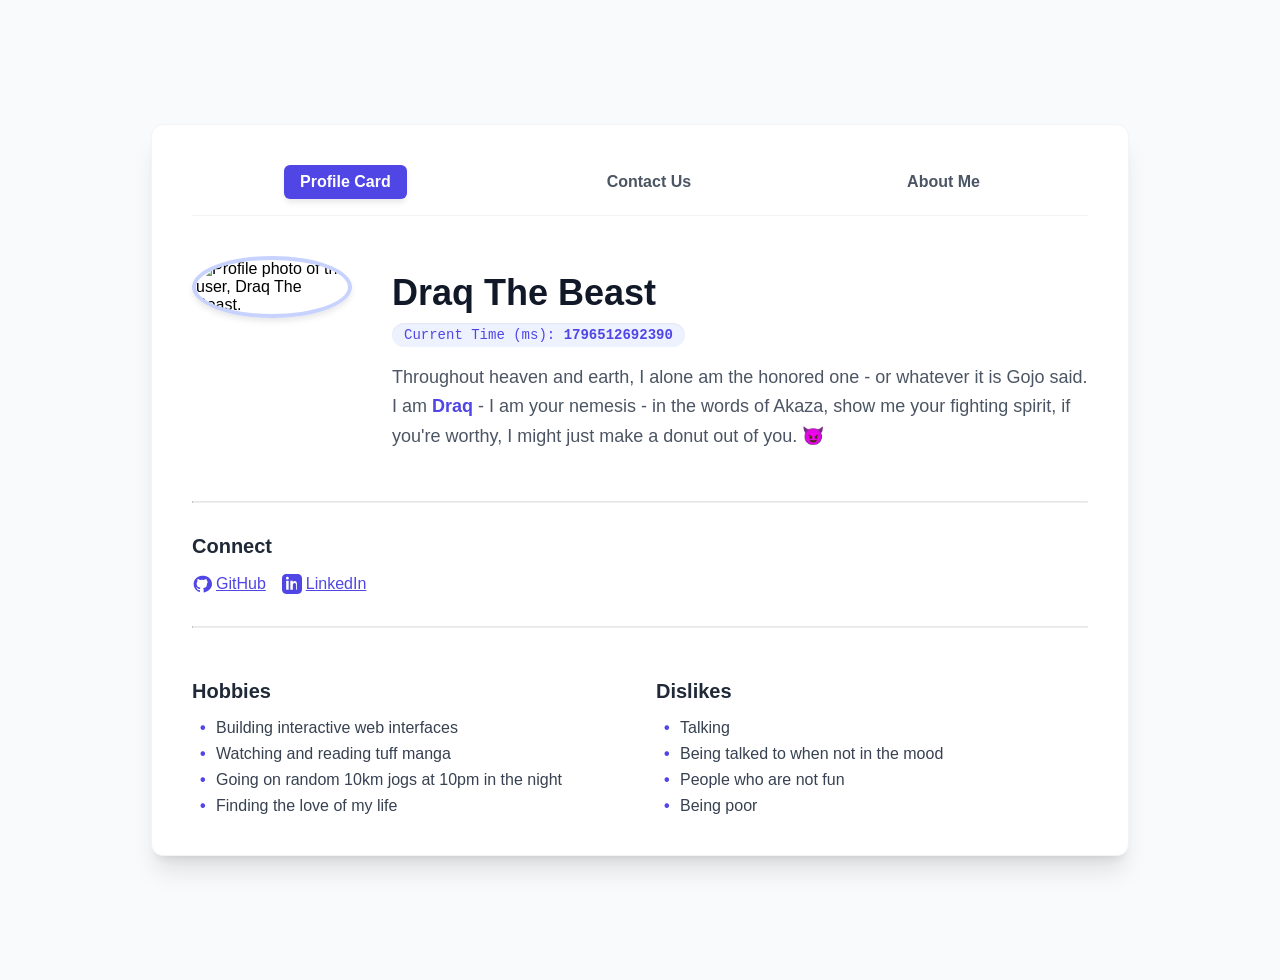
==== commit a3b2d110: "made them pagews" ====
--- a/index.html
+++ b/index.html
@@ -4,21 +4,323 @@
 <head>
   <meta charset="UTF-8">
   <meta name="viewport" content="width=device-width, initial-scale=1.0">
-  <title>Multi-Page Profile Application</title>
-  <link rel="stylesheet" href="styles.css">
+  <title>Profile Card - Draq The Beast</title>
+  <style>
+    /* --- CSS Variables (Equivalent to common utility colors/spacing) --- */
+    :root {
+      --primary: #4f46e5;
+      /* indigo-600 */
+      --primary-light: #c7d2fe;
+      /* indigo-200 */
+      --primary-dark-hover: #3730a3;
+      /* indigo-800 */
+      --text-dark: #1f2937;
+      /* gray-800 */
+      --text-medium: #4b5563;
+      /* gray-600 */
+      --text-light: #374151;
+      /* gray-700 */
+      --bg-color: #f9fafb;
+      /* gray-50 */
+      --card-border: #f3f4f6;
+      /* gray-100 */
+      --time-bg: #eef2ff;
+      /* indigo-50 */
+      --error-color: #ef4444;
+      /* red-500 */
+      --success-color: #10b981;
+      /* emerald-500 */
+    }
+
+    /* --- Global Body Styling --- */
+    body {
+      font-family: 'Inter', sans-serif;
+      background-color: var(--bg-color);
+      display: flex;
+      min-height: 100vh;
+      align-items: center;
+      justify-content: center;
+      padding: 1rem;
+      /* p-4 */
+    }
+
+    @media (min-width: 640px) {
+
+      /* sm breakpoint equivalent */
+      body {
+        padding: 2rem;
+        /* sm:p-8 */
+      }
+    }
+
+    /* --- Accessibility: Visible focus state for keyboard navigation --- */
+    a:focus,
+    button:focus,
+    input:focus,
+    textarea:focus {
+      outline: 3px solid var(--primary-light);
+      outline-offset: 2px;
+      border-radius: 0.5rem;
+      /* rounded-lg */
+    }
+
+    /* --- Profile Card/Page Container (.app-container) --- */
+    .app-container {
+      background-color: white;
+      box-shadow: 0 20px 25px -5px rgba(0, 0, 0, 0.1), 0 8px 10px -6px rgba(0, 0, 0, 0.1);
+      /* shadow-2xl */
+      border-radius: 0.75rem;
+      /* rounded-xl */
+      padding: 1.5rem;
+      /* p-6 */
+      width: 100%;
+      max-width: 56rem;
+      /* max-w-4xl */
+      border: 1px solid var(--card-border);
+      margin: 2rem 0;
+    }
+
+    @media (min-width: 640px) {
+      .app-container {
+        padding: 2.5rem;
+        /* sm:p-10 */
+      }
+    }
+
+    /* --- Navigation Styles --- */
+    .nav-bar {
+      display: flex;
+      justify-content: space-around;
+      padding-bottom: 1rem;
+      margin-bottom: 1.5rem;
+      border-bottom: 1px solid var(--card-border);
+    }
+
+    .nav-link {
+      padding: 0.5rem 1rem;
+      font-weight: 600;
+      color: var(--text-medium);
+      text-decoration: none;
+      border-radius: 0.375rem;
+      transition: background-color 0.2s, color 0.2s;
+    }
+
+    .nav-link:hover {
+      color: var(--primary);
+      background-color: var(--time-bg);
+    }
+
+    /* Active state for the current page */
+    .nav-link.active-page {
+      color: white;
+      background-color: var(--primary);
+      box-shadow: 0 4px 6px -1px rgba(0, 0, 0, 0.1);
+    }
+
+    /* --- Profile Card Layout Styles --- */
+    .divider {
+      margin-top: 2rem;
+      margin-bottom: 2rem;
+      border-top: 1px solid #e5e7eb;
+    }
+
+    .main-content-layout {
+      display: flex;
+      flex-direction: column;
+    }
+
+    @media (min-width: 768px) {
+      .main-content-layout {
+        flex-direction: row;
+        gap: 2.5rem;
+      }
+    }
+
+    .avatar-figure {
+      flex-shrink: 0;
+      margin-bottom: 1.5rem;
+      width: 8rem;
+      height: 8rem;
+      margin-left: auto;
+      margin-right: auto;
+    }
+
+    @media (min-width: 768px) {
+      .avatar-figure {
+        width: 10rem;
+        height: 10rem;
+        margin-bottom: 0;
+        margin-left: 0;
+        margin-right: 0;
+      }
+    }
+
+    .avatar-img {
+      width: 100%;
+      height: 100%;
+      object-fit: cover;
+      border-radius: 50%;
+      border: 4px solid var(--primary-light);
+      box-shadow: 0 4px 6px -1px rgba(0, 0, 0, 0.1);
+    }
+
+    .text-content {
+      flex-grow: 1;
+      text-align: center;
+    }
+
+    @media (min-width: 768px) {
+      .text-content {
+        text-align: left;
+      }
+    }
+
+    .header-content {
+      margin-bottom: 1rem;
+    }
+
+    .user-name {
+      font-size: 2.25rem;
+      font-weight: 800;
+      color: #111827;
+      line-height: 1.25;
+      margin-bottom: 0.5rem;
+    }
+
+    .time-display {
+      font-size: 0.875rem;
+      font-family: monospace;
+      color: var(--primary);
+      background-color: var(--time-bg);
+      display: inline-block;
+      padding: 0.25rem 0.75rem;
+      border-radius: 9999px;
+      box-shadow: inset 0 1px 2px 0 rgba(0, 0, 0, 0.05);
+    }
+
+    .time-value {
+      font-weight: 700;
+    }
+
+    .bio-paragraph {
+      color: var(--text-medium);
+      margin-top: 1rem;
+      font-size: 1.125rem;
+      line-height: 1.625;
+    }
+
+    .bio-paragraph .highlight {
+      color: var(--primary);
+      font-weight: 600;
+    }
+
+    .social-nav {
+      margin-top: 1.5rem;
+    }
+
+    .connect-heading {
+      font-size: 1.25rem;
+      font-weight: 600;
+      color: var(--text-dark);
+      margin-bottom: 1rem;
+    }
+
+    .social-list {
+      display: flex;
+      flex-wrap: wrap;
+      gap: 1rem;
+      justify-content: center;
+      list-style: none;
+      padding: 0;
+      margin: 0;
+    }
+
+    @media (min-width: 768px) {
+      .social-list {
+        justify-content: flex-start;
+      }
+    }
+
+    .social-link {
+      color: var(--primary);
+      transition: color 150ms ease-in-out;
+      font-weight: 500;
+      display: flex;
+      align-items: center;
+    }
+
+    .social-link:hover {
+      color: var(--primary-dark-hover);
+    }
+
+    .social-link svg {
+      width: 1.25rem;
+      height: 1.25rem;
+      margin-right: 0.25rem;
+    }
+
+    .lists-container {
+      display: flex;
+      flex-direction: column;
+      gap: 2rem;
+    }
+
+    @media (min-width: 640px) {
+      .lists-container {
+        flex-direction: row;
+      }
+    }
+
+    .list-section {
+      flex: 1;
+    }
+
+    .list-heading {
+      font-size: 1.25rem;
+      font-weight: 600;
+      color: var(--text-dark);
+      margin-bottom: 1rem;
+    }
+
+    .info-list {
+      list-style: none;
+      padding: 0;
+      margin: 0;
+      color: var(--text-light);
+      display: flex;
+      flex-direction: column;
+      gap: 0.5rem;
+    }
+
+    .list-item {
+      padding-left: 1.5rem;
+      position: relative;
+    }
+
+    .list-item::before {
+      content: "•";
+      color: var(--primary);
+      font-weight: bold;
+      display: inline-block;
+      width: 1em;
+      margin-left: -1em;
+    }
+  </style>
 </head>
 
 <body>
 
+  <!-- Main Application Container -->
   <div class="app-container">
 
+    <!-- Navigation Bar -->
     <nav class="nav-bar" aria-label="Main Application Navigation">
-      <a href="#profile" class="nav-link active" data-page="profile">Profile Card</a>
-      <a href="#contact" class="nav-link" data-page="contact">Contact Us</a>
-      <a href="#about" class="nav-link" data-page="about">About Me</a>
+      <!-- Active link for this page -->
+      <a href="index.html" class="nav-link active-page">Profile Card</a>
+      <a href="contact_us.html" class="nav-link">Contact Us</a>
+      <a href="about_me.html" class="nav-link">About Me</a>
     </nav>
-
-    <article id="page-profile" data-testid="test-profile-card" class="profile-card">
+    <article data-testid="test-profile-card">
       <div class="main-content-layout">
         <figure class="avatar-figure">
           <img data-testid="test-user-avatar" src="https://avatars.githubusercontent.com/u/56235240?v=4"
@@ -61,6 +363,7 @@
           <li>
             <a data-testid="test-user-social-linkedin" href="https://linkedin.com/in/abdullah-abdulfatah-125189209"
               target="_blank" rel="noopener noreferrer" class="social-link">
+              <!-- LinkedIn Icon -->
               <svg fill="currentColor" viewBox="0 0 24 24" aria-hidden="true">
                 <path
                   d="M19 0h-14c-2.761 0-5 2.239-5 5v14c0 2.761 2.239 5 5 5h14c2.762 0 5-2.239 5-5v-14c0-2.761-2.238-5-5-5zm-11 19h-3v-11h3v11zm-1.5-12.268c-.966 0-1.75-.79-1.75-1.764s.784-1.764 1.75-1.764 1.75.79 1.75 1.764-.783 1.764-1.75 1.764zm13.5 12.268h-3v-5.604c0-3.366-4-3.235-4 0v5.604h-3v-11h3v1.765c1.395-2.316 5-2.103 5 2.504v6.731z" />
@@ -95,209 +398,25 @@
         </section>
       </div>
     </article>
-
-    <main id="page-contact" class="hidden" role="region" aria-labelledby="contact-heading">
-      <h2 id="contact-heading" class="user-name" style="margin-bottom: 2rem;">Contact Draq The Beast</h2>
-      <form id="contact-form" onsubmit="return validateForm(event)">
-
-        <div class="form-group">
-          <label for="fullName" class="form-label">Full Name</label>
-          <input type="text" id="fullName" name="fullName" data-testid="test-contact-name" class="form-input" required
-            aria-describedby="error-name">
-          <div id="error-name" data-testid="test-contact-error-name" class="error-message">Full name is required.</div>
-        </div>
-
-        <div class="form-group">
-          <label for="email" class="form-label">Email</label>
-          <input type="email" id="email" name="email" data-testid="test-contact-email" class="form-input" required
-            aria-describedby="error-email">
-          <div id="error-email" data-testid="test-contact-error-email" class="error-message">A valid email is required
-            (e.g., name@example.com).</div>
-        </div>
-
-        <div class="form-group">
-          <label for="subject" class="form-label">Subject</label>
-          <input type="text" id="subject" name="subject" data-testid="test-contact-subject" class="form-input" required
-            aria-describedby="error-subject">
-          <div id="error-subject" data-testid="test-contact-error-subject" class="error-message">Subject is required.
-          </div>
-        </div>
-
-        <div class="form-group">
-          <label for="message" class="form-label">Message</label>
-          <textarea id="message" name="message" data-testid="test-contact-message" class="form-textarea" required
-            aria-describedby="error-message-length"></textarea>
-          <div id="error-message-length" data-testid="test-contact-error-message" class="error-message">Message must be
-            at least 10 characters long.</div>
-        </div>
-
-        <button type="submit" data-testid="test-contact-submit" class="submit-button">
-          Send Message
-        </button>
-      </form>
-
-      <div id="contact-success" data-testid="test-contact-success" class="success-message hidden"
-        style="display: none;">
-        Thank you, Draq has received your message. You may now be worthy.
-      </div>
-    </main>
-
-    <main id="page-about" data-testid="test-about-page" class="hidden" role="region" aria-labelledby="about-heading"
-      style="display: none;">
-      <h2 id="about-heading" class="user-name" style="margin-bottom: 2rem;">My Reflections & Goals</h2>
-
-      <section data-testid="test-about-bio" class="about-section">
-        <h3 class="about-heading">My Current Reality</h3>
-        <p>My existing profile bio covers the "beast" part—the relentless energy and high standards. But the true bio is
-          simpler: I'm a frontend developer driven by pure spite against inefficient layout and poor UX. My silence is
-          not aloofness; it's intense focus. I turn caffeine into clean, semantic markup.</p>
-      </section>
-
-      <section data-testid="test-about-goals" class="about-section">
-        <h3 class="about-heading">Goals in HNG</h3>
-        <ul class="info-list">
-          <li class="list-item">Mastering advanced accessibility patterns (ARIA, keyboard navigation, screen reader
-            testing).</li>
-          <li class="list-item">Becoming fluent in complex CSS Grid/Flexbox interactions for highly dynamic, responsive
-            interfaces.</li>
-          <li class="list-item">Building robust, highly performant web applications that could run on a literal potato.
-          </li>
-        </ul>
-      </section>
-
-      <section data-testid="test-about-confidence" class="about-section">
-        <h3 class="about-heading">Areas of Low Confidence</h3>
-        <p>While I can brute-force almost any layout, deep-dive performance optimization, especially around bundle
-          splitting and complex Webpack/Rollup configurations, sometimes feels like fighting a black hole. Also, keeping
-          up with the JavaScript framework churn is a full-time job in itself.</p>
-      </section>
-
-      <section data-testid="test-about-future-note" class="about-section">
-        <h3 class="about-heading">A Note to Future Self</h3>
-        <p>Hey, Draq. Remember this feeling—the grind. Never forget the simple truth: you write code for users, not
-          compilers. Don't be too much of a Tsukishima; occasionally, share your knowledge. And for the love of all that
-          is holy, stick to one framework for more than six months.</p>
-      </section>
-
-      <section data-testid="test-about-extra" class="about-section">
-        <h3 class="about-heading">Extra Thoughts</h3>
-        <p>The "love of my life" hobby is an ongoing ticket. If anyone finds a human who appreciates a beautifully
-          centered modal and commits at 3 AM, please submit a pull request.</p>
-      </section>
-    </main>
   </div>
 
   <script type="text/javascript">
-    document.addEventListener("DOMContentLoaded", () => {
+    // --- Stage 0 Clock Functionality ---
+
+    /**
+     * Updates the display element with the current timestamp in milliseconds.
+     */
+    function updateTime() {
       const timeElement = document.querySelector('[data-testid="test-user-time"]');
-      function updateTime() {
-        if (timeElement) {
-          timeElement.textContent = Date.now().toString();
-        }
-      }
-      updateTime();
-      setInterval(updateTime, 100);
-
-      const pages = ["profile", "contact", "about"];
-      const navLinks = document.querySelectorAll(".nav-link");
-      const contactForm = document.getElementById("contact-form");
-      const successMessage = document.getElementById("contact-success");
-
-      function showPage(pageId) {
-        pages.forEach((id) => {
-          const pageElement = document.getElementById(`page-${id}`);
-          if (pageElement) {
-            pageElement.style.display = id === pageId ? "block" : "none";
-          }
-        });
-
-        navLinks.forEach((link) => {
-          link.classList.toggle("active", link.dataset.page === pageId);
-        });
-
-        if (pageId !== "contact") {
-          successMessage.style.display = "none";
-        }
-      }
-
-      function validateForm(event) {
-        event.preventDefault();
-
-        // collect inputs and errors
-        const nameInput = document.getElementById("fullName");
-        const emailInput = document.getElementById("email");
-        const subjectInput = document.getElementById("subject");
-        const messageInput = document.getElementById("message");
-
-        const nameError = document.getElementById("error-name");
-        const emailError = document.getElementById("error-email");
-        const subjectError = document.getElementById("error-subject");
-        const messageError = document.getElementById("error-message-length");
-
-        // reset error visibility
-        [nameError, emailError, subjectError, messageError].forEach(
-          (el) => (el.style.display = "none")
-        );
-        successMessage.style.display = "none";
-
-        let isValid = true;
-
-        // name validation
-        if (nameInput.value.trim() === "") {
-          nameError.style.display = "block";
-          isValid = false;
-        }
-
-        // email validation
-        const emailRegex = /^[^\s@]+@[^\s@]+\.[^\s@]+$/;
-        if (!emailRegex.test(emailInput.value.trim())) {
-          emailError.style.display = "block";
-          isValid = false;
-        }
-
-        // subject validation
-        if (subjectInput.value.trim() === "") {
-          subjectError.style.display = "block";
-          isValid = false;
-        }
-
-        // message validation
-        if (messageInput.value.trim().length < 10) {
-          messageError.style.display = "block";
-          isValid = false;
-        }
-
-        // success
-        if (isValid) {
-          successMessage.style.display = "block";
-          contactForm.reset();
-        }
-      }
-
-      // Bind navigation
-      navLinks.forEach((link) => {
-        link.addEventListener("click", (e) => {
-          e.preventDefault();
-          const pageId = link.dataset.page;
-          showPage(pageId);
-          window.location.hash = pageId;
-        });
-      });
-
-      // Bind form
-      if (contactForm) {
-        contactForm.addEventListener("submit", validateForm);
-      }
-
-      // Initialize correct page
-      let initialPage = window.location.hash ? window.location.hash.substring(1) : "profile";
-      if (!pages.includes(initialPage)) {
-        initialPage = "profile";
-      }
-      showPage(initialPage);
-    });
+      if (timeElement) {
+        // Date.now() returns the timestamp in milliseconds, as required.
+        timeElement.textContent = Date.now().toString();
+      }
+    }
+    updateTime();
+    setInterval(updateTime, 100);
+
   </script>
-
 </body>
 
 </html>
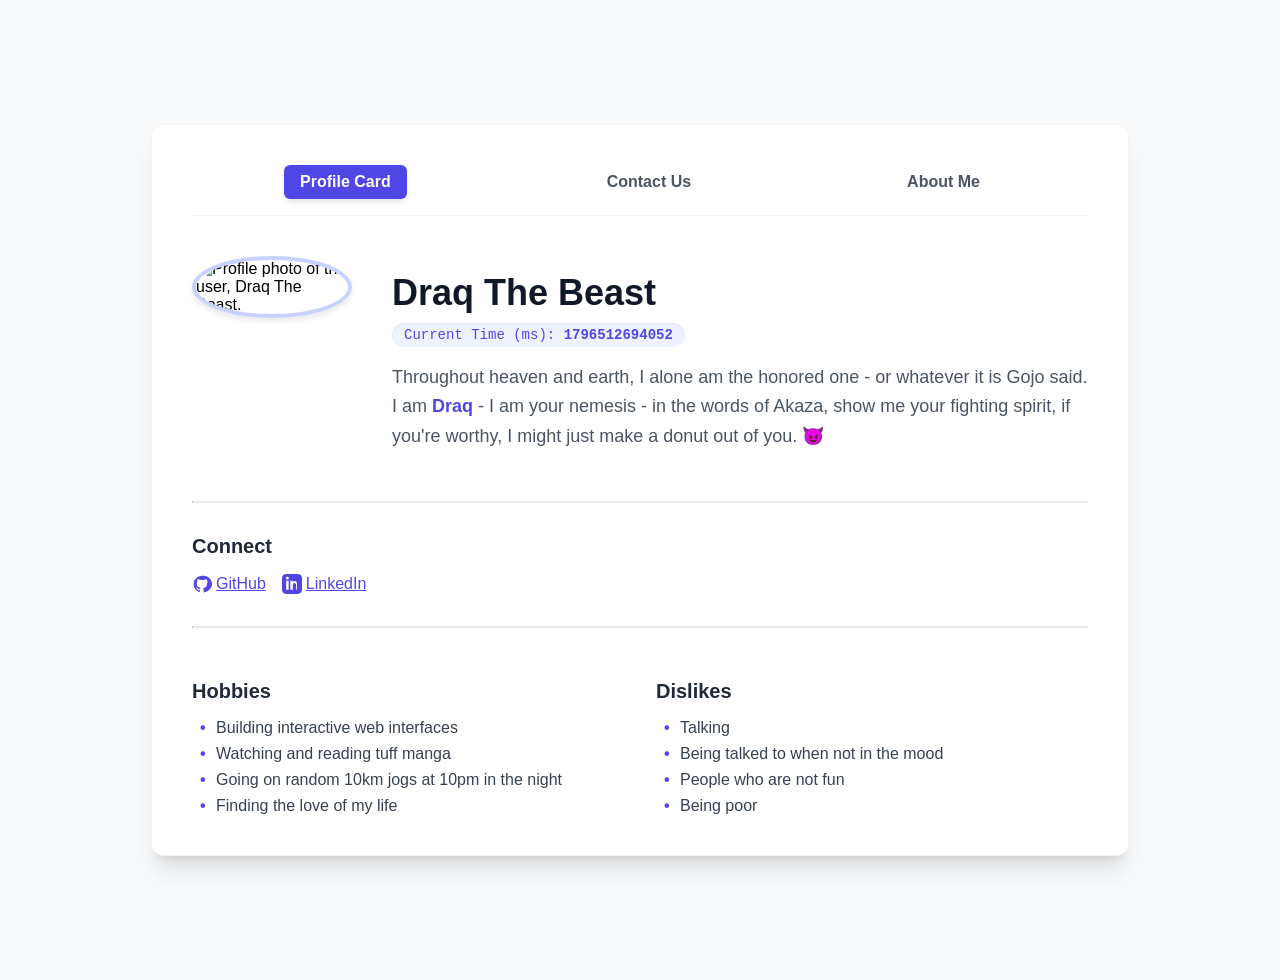
==== commit 9d16d236: "made them pagews" ====
--- a/index.html
+++ b/index.html
@@ -310,12 +310,12 @@
 
 <body>
 
-  <!-- Main Application Container -->
+
   <div class="app-container">
 
-    <!-- Navigation Bar -->
+
     <nav class="nav-bar" aria-label="Main Application Navigation">
-      <!-- Active link for this page -->
+
       <a href="index.html" class="nav-link active-page">Profile Card</a>
       <a href="contact_us.html" class="nav-link">Contact Us</a>
       <a href="about_me.html" class="nav-link">About Me</a>
@@ -363,7 +363,7 @@
           <li>
             <a data-testid="test-user-social-linkedin" href="https://linkedin.com/in/abdullah-abdulfatah-125189209"
               target="_blank" rel="noopener noreferrer" class="social-link">
-              <!-- LinkedIn Icon -->
+
               <svg fill="currentColor" viewBox="0 0 24 24" aria-hidden="true">
                 <path
                   d="M19 0h-14c-2.761 0-5 2.239-5 5v14c0 2.761 2.239 5 5 5h14c2.762 0 5-2.239 5-5v-14c0-2.761-2.238-5-5-5zm-11 19h-3v-11h3v11zm-1.5-12.268c-.966 0-1.75-.79-1.75-1.764s.784-1.764 1.75-1.764 1.75.79 1.75 1.764-.783 1.764-1.75 1.764zm13.5 12.268h-3v-5.604c0-3.366-4-3.235-4 0v5.604h-3v-11h3v1.765c1.395-2.316 5-2.103 5 2.504v6.731z" />
@@ -401,15 +401,9 @@
   </div>
 
   <script type="text/javascript">
-    // --- Stage 0 Clock Functionality ---
-
-    /**
-     * Updates the display element with the current timestamp in milliseconds.
-     */
     function updateTime() {
       const timeElement = document.querySelector('[data-testid="test-user-time"]');
       if (timeElement) {
-        // Date.now() returns the timestamp in milliseconds, as required.
         timeElement.textContent = Date.now().toString();
       }
     }
